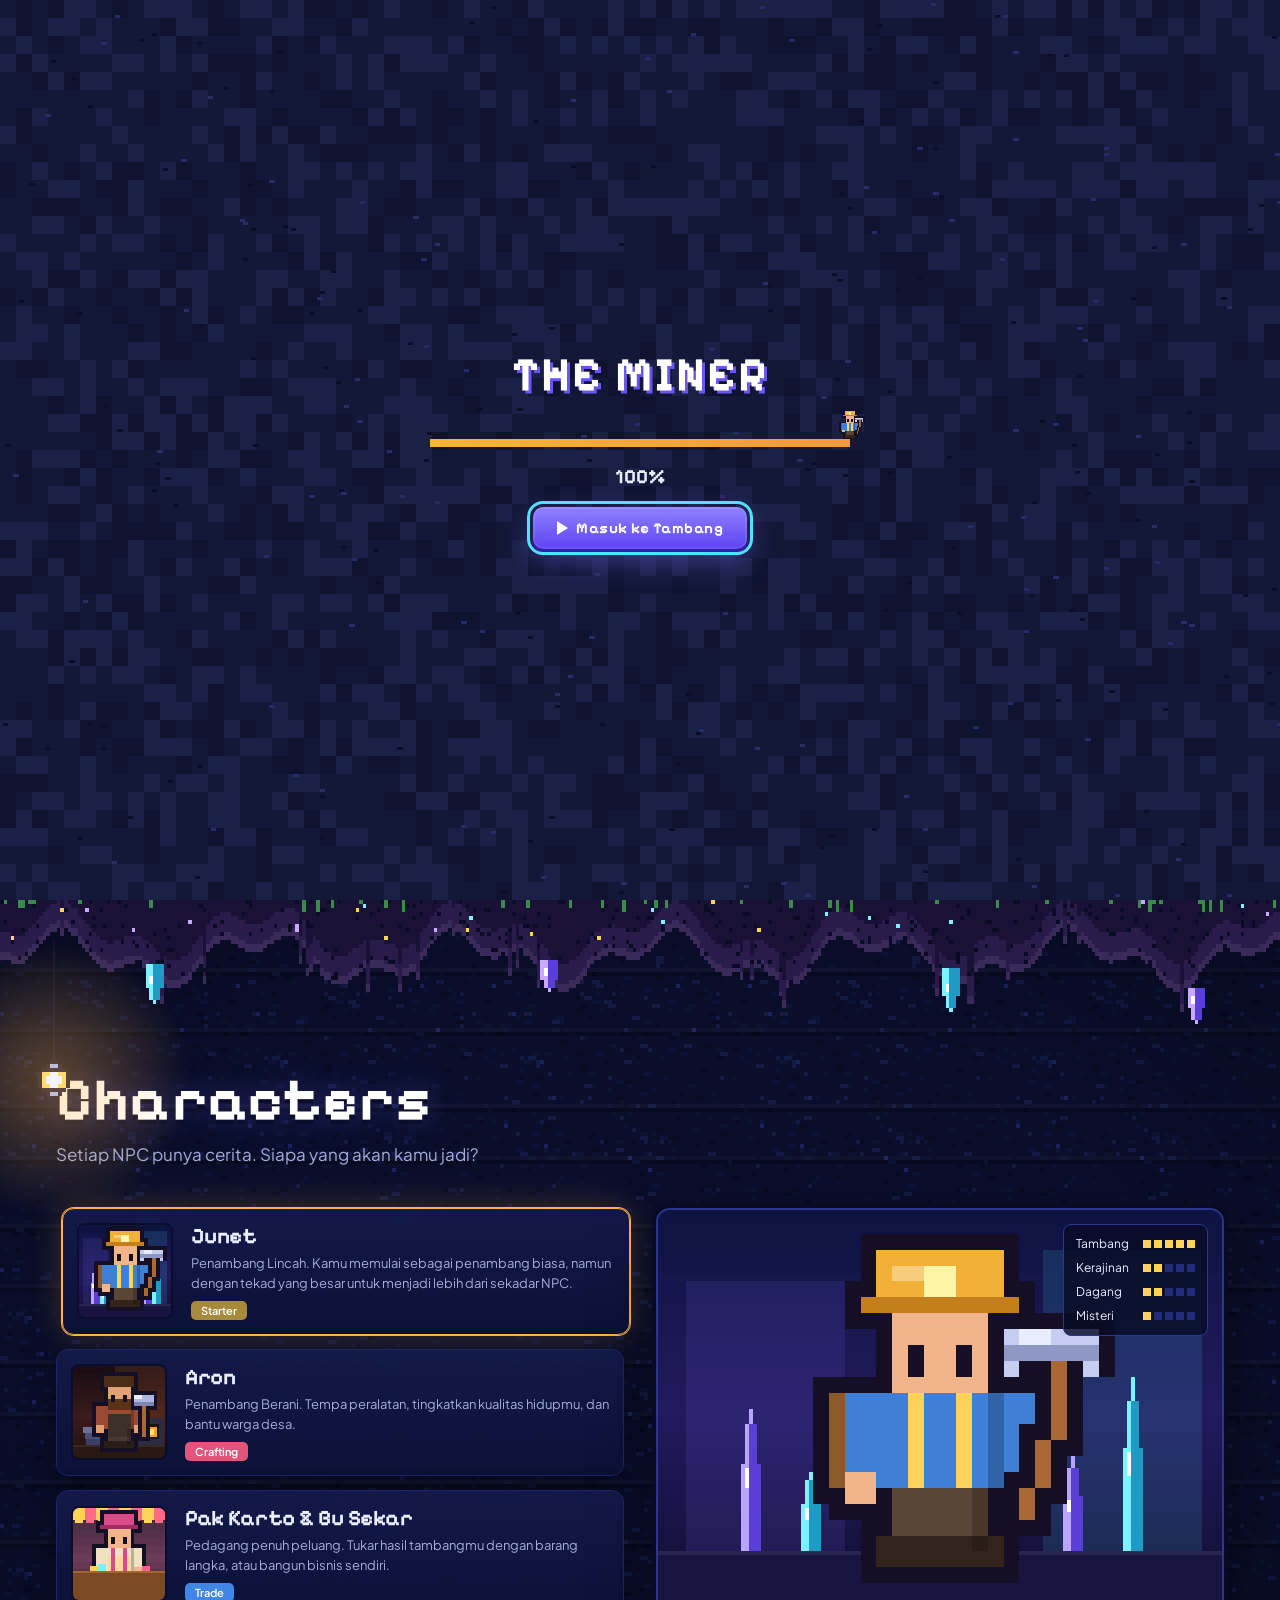
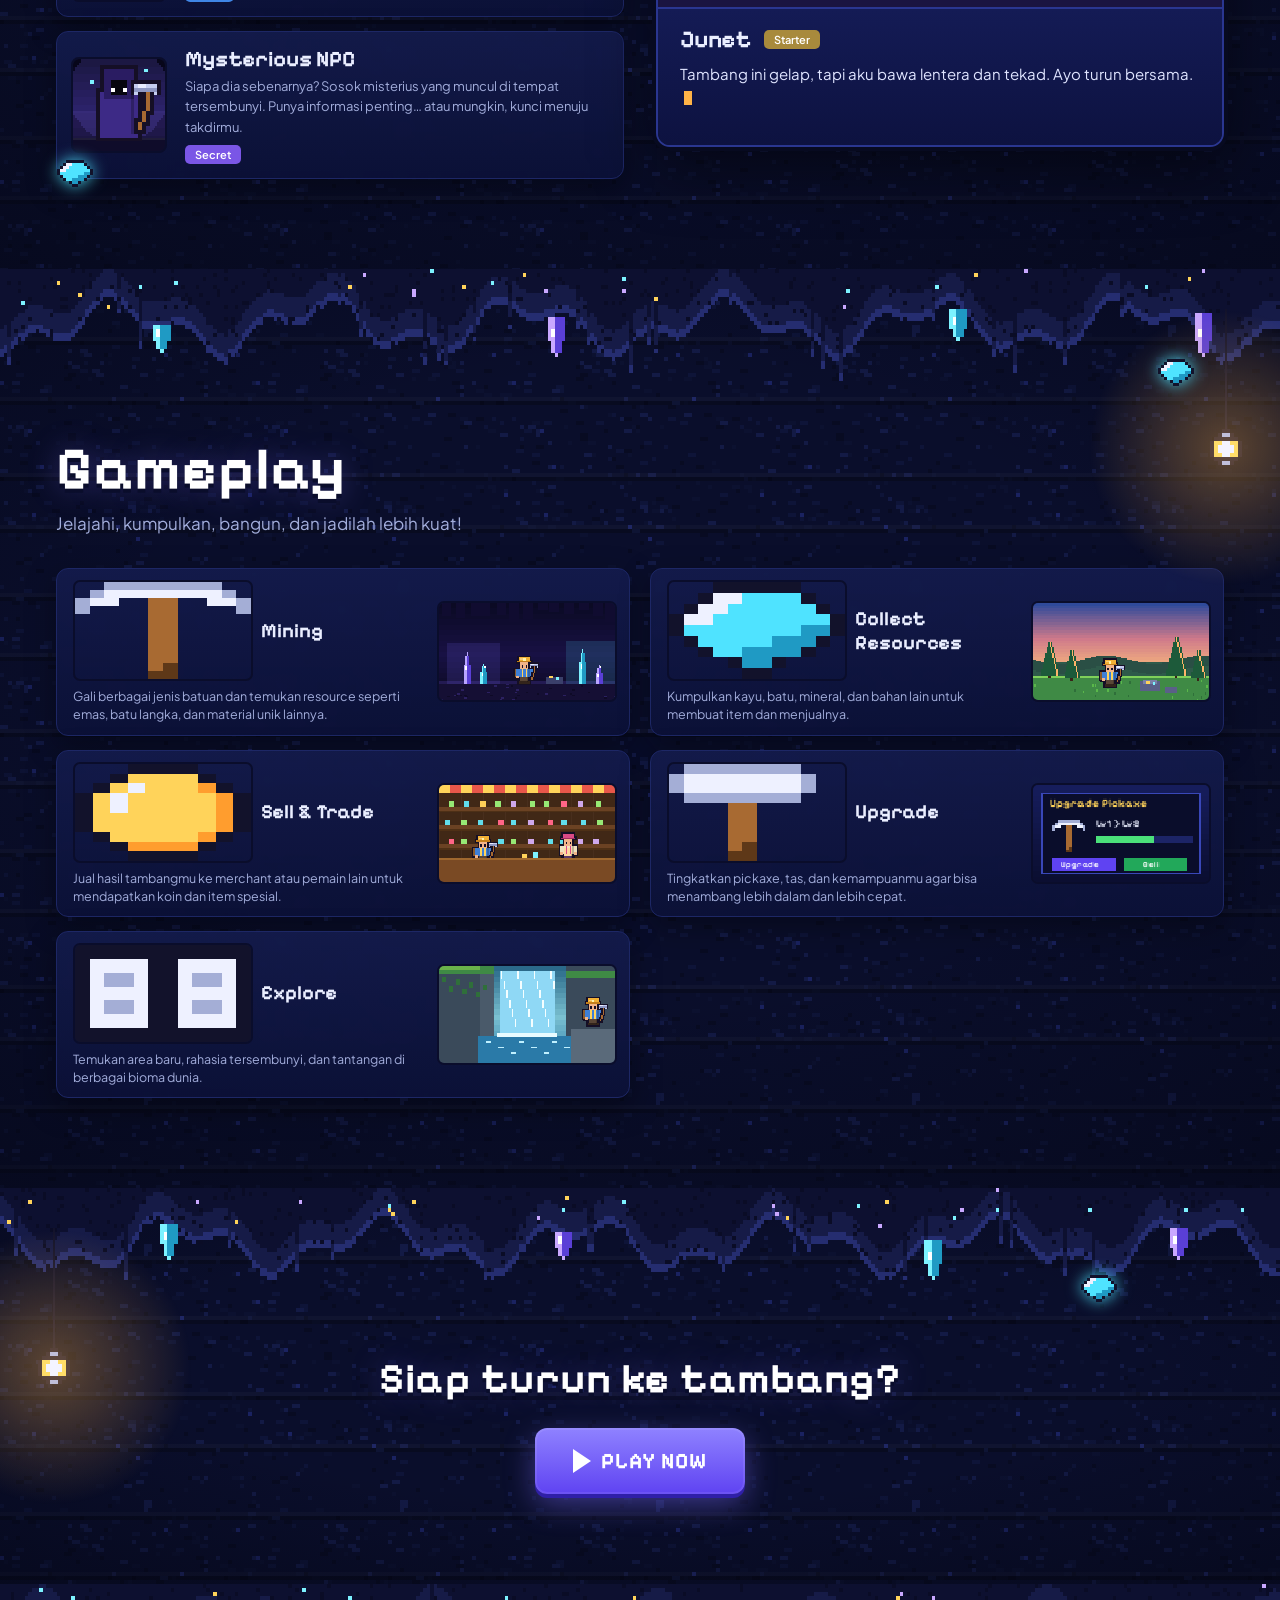
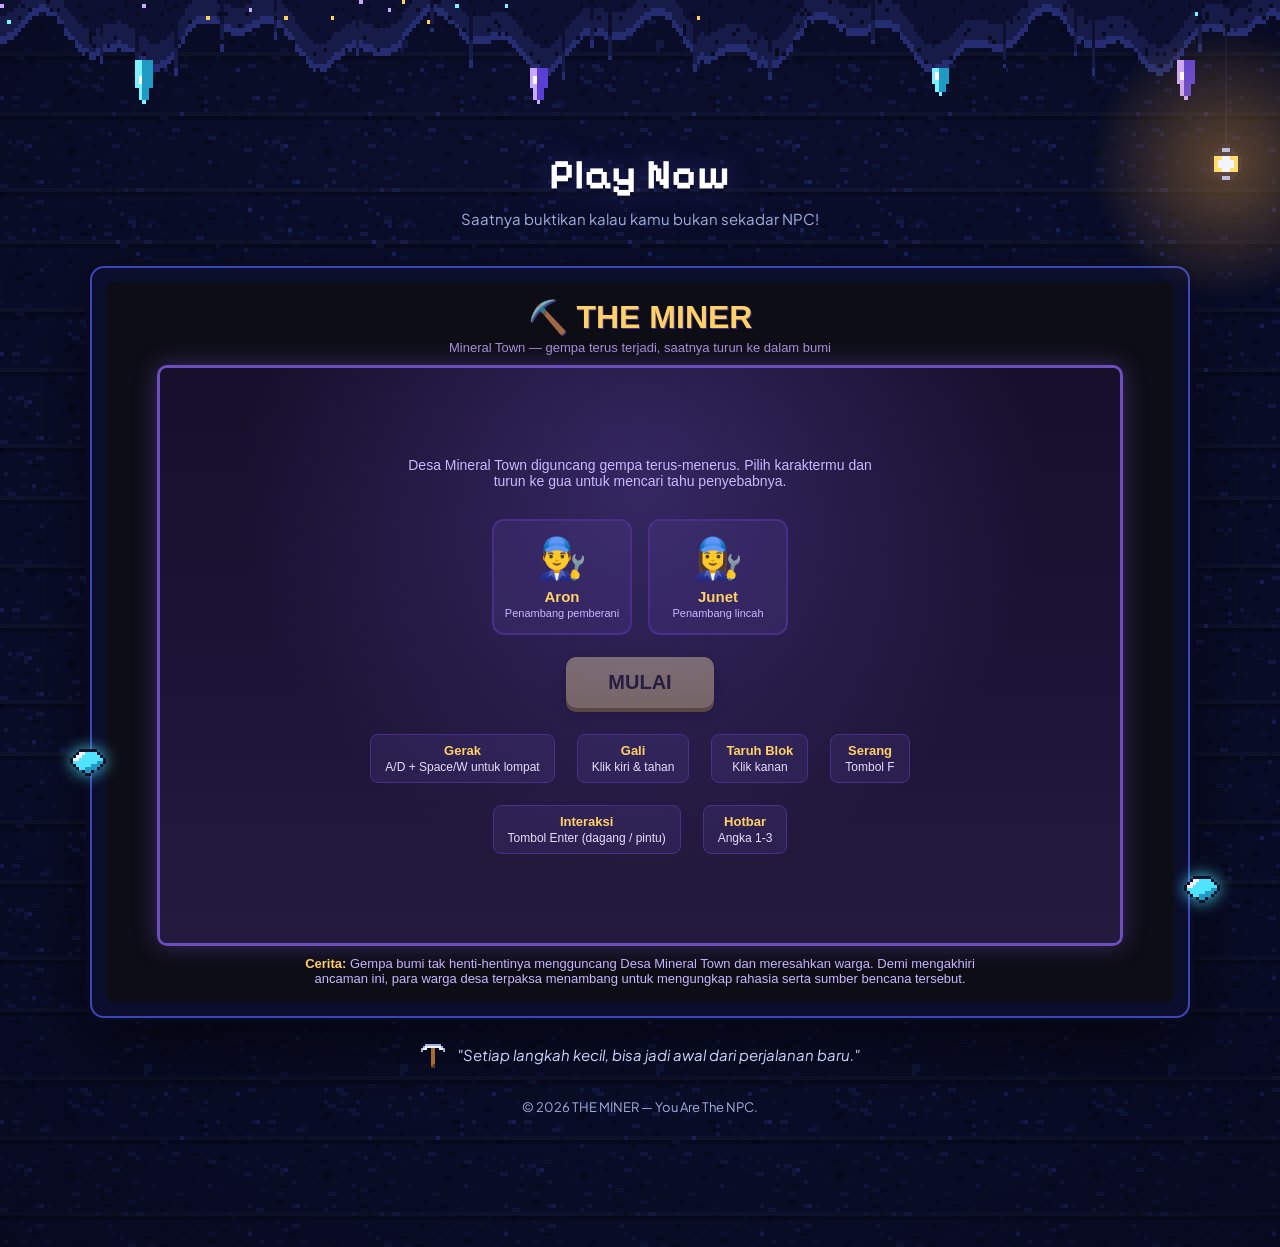
==== index.html @ 95835cab "Update index.html" ====
<!DOCTYPE html>
<html lang="id">
<head>
<meta charset="utf-8">
<meta name="viewport" content="width=device-width, initial-scale=1, viewport-fit=cover">
<title>THE MINER — You Are The NPC</title>
<meta name="description" content="Website resmi THE MINER. Turun ke tambang, jelajahi dunia pixel, dan buktikan kamu lebih dari sekadar NPC.">
<link rel="preconnect" href="https://fonts.googleapis.com">
<link rel="preconnect" href="https://fonts.gstatic.com" crossorigin>
<link href="https://fonts.googleapis.com/css2?family=Pixelify+Sans:wght@500;600;700&family=Plus+Jakarta+Sans:wght@400;500;600;700&display=swap" rel="stylesheet">

<style>
/* =====================================================
   YOU ARE THE NPC — website sebagai pintu masuk game
   Target desain: desktop 1440 x 900
   ===================================================== */
:root{
  --void:#060919;--night:#0b1030;--line:#2a3690;--line-soft:#1d2765;
  --ink:#eaeeff;--muted:#a2addb;--lantern:#ffb347;--gold:#ffd35a;--crystal:#4fe3ff;
  --violet:#7c6cff;--moss:#4be07a;--ember:#ff7a3d;--pink:#ff5d8f;
  --px:'Pixelify Sans','Courier New',monospace;
  --sans:'Plus Jakarta Sans',system-ui,-apple-system,'Segoe UI',sans-serif;
  --mx:50vw;--my:40vh;--dark:.08;--beam:0;--cave:none;
}
*{box-sizing:border-box;margin:0;padding:0}
[hidden]{display:none!important}
html{background:var(--void)}
body{background:var(--void);color:var(--ink);font-family:var(--sans);overflow-x:hidden;-webkit-font-smoothing:antialiased;line-height:1.5}
body.locked{overflow:hidden}
canvas{image-rendering:pixelated;display:block}
button{font-family:inherit;color:inherit;background:none;border:0}
a{color:inherit;text-decoration:none}
:focus-visible{outline:3px solid var(--crystal);outline-offset:3px;border-radius:4px}
.ic{display:inline-flex;line-height:0;flex:none}

/* ---------- lapisan tetap: debu, cahaya lentera, balok penyangga ---------- */
#dust{position:fixed;inset:0;z-index:45;pointer-events:none}
#light{position:fixed;inset:0;z-index:40;pointer-events:none;
  background:radial-gradient(circle 360px at var(--mx) var(--my),rgba(255,179,71,.10) 0,rgba(255,179,71,0) 55%,rgba(4,6,20,var(--dark)) 100%)}
.beam{position:fixed;top:0;bottom:0;width:30px;z-index:3;pointer-events:none;opacity:var(--beam);
  background:
   repeating-linear-gradient(180deg,transparent 0 262px,#22130a 262px 270px,transparent 270px 300px),
   linear-gradient(90deg,#2b190c,#5c3b1c 45%,#3a2412 60%,#22130a)}
.beam.l{left:0;border-right:4px solid #120a05}
.beam.r{right:0;border-left:4px solid #120a05}

/* ---------- tombol ---------- */
.btn{display:inline-flex;align-items:center;justify-content:center;gap:10px;color:#fff;font:700 15px var(--sans);
  padding:12px 22px;border-radius:10px;
  background:linear-gradient(180deg,#8f82ff 0%,#5f43f2 100%);
  box-shadow:0 0 0 2px rgba(255,255,255,.08) inset,0 4px 0 #2f1fa8,0 10px 30px rgba(124,108,255,.45);
  transition:transform .12s steps(2),box-shadow .12s}
.btn:hover{transform:translateY(-2px);box-shadow:0 0 0 2px rgba(255,255,255,.14) inset,0 6px 0 #2f1fa8,0 14px 36px rgba(124,108,255,.65)}
.btn:active{transform:translateY(3px);box-shadow:0 0 0 2px rgba(255,255,255,.08) inset,0 1px 0 #2f1fa8}
.btn.big{padding:20px 38px;font:700 22px var(--px);letter-spacing:1px;border-radius:12px}
.btn.sm{padding:8px 16px;font-size:13px;border-radius:8px}
.btn.ghost{background:rgba(124,108,255,.14);box-shadow:0 0 0 2px var(--line) inset,0 4px 0 #0a0d2b}
.btn.ghost:hover{background:rgba(124,108,255,.28)}
.btn.green{background:linear-gradient(180deg,#4fe08a,#22a85a);box-shadow:0 0 0 2px rgba(255,255,255,.1) inset,0 3px 0 #146a38}
.tri{width:0;height:0;border-left:14px solid #fff;border-top:9px solid transparent;border-bottom:9px solid transparent}
.big .tri{border-left-width:18px;border-top-width:12px;border-bottom-width:12px}


/* ---------- navigasi ---------- */
nav.top{position:fixed;top:0;left:0;right:0;height:76px;z-index:60;display:flex;align-items:center;justify-content:space-between;padding:0 56px;transition:background .3s,box-shadow .3s}

.mobile-nav-left{
  display:flex;
  align-items:center;
  gap:10px;
}

.logo{display:flex;align-items:center;gap:10px;font:700 19px/.92 var(--px);letter-spacing:.5px;text-transform:uppercase;text-shadow:0 2px 0 #0a0d2b}

.logo .ic{transform:rotate(-25deg)}

.mobile-menu{
  display:none;
  width:38px;
  height:38px;
  padding:0;
  border:1px solid var(--line);
  border-radius:8px;
  background:rgba(10,14,44,.8);
  color:#fff;
  font-size:22px;
  cursor:pointer;
  align-items:center;
  justify-content:center;
}
.links{display:flex;gap:6px}
.mobile-menu{
  display:none;
  width:42px;
  height:42px;
  padding:0;
  border:1px solid var(--line);
  border-radius:8px;
  background:rgba(10,14,44,.8);
  color:#fff;
  font-size:24px;
  cursor:pointer;
}

.links a{position:relative;padding:8px 16px;font-size:14px;font-weight:600;color:#c9d2ff;transition:color .15s}
.mobile-menu{
  display:none;
  width:42px;
  height:42px;
  padding:0;
  border:1px solid var(--line);
  border-radius:8px;
  background:rgba(10,14,44,.8);
  color:#fff;
  font-size:24px;
  cursor:pointer;
}

.links a:hover,.links a.on{color:#fff}
.links a.on::after{content:'';position:absolute;left:16px;right:16px;bottom:0;height:4px;background:var(--lantern);box-shadow:0 0 12px var(--lantern)}
.nav-r{display:flex;align-items:center;gap:12px}
.nav-r .btn{padding:10px 22px}
.gemchip{display:flex;align-items:center;gap:6px;font:700 15px var(--px);padding:6px 12px;border-radius:8px;background:rgba(10,14,44,.8);border:1px solid var(--line)}
.gemchip.full{border-color:var(--crystal);box-shadow:0 0 18px rgba(79,227,255,.55)}
.ghost-sm{font:600 12px var(--sans);padding:9px 12px;border-radius:8px;border:1px solid var(--line);background:rgba(10,14,44,.6)}
.ghost-sm:hover{border-color:var(--crystal)}

/* ---------- gauge kedalaman ---------- */
.gauge{position:fixed;right:46px;top:50%;transform:translateY(-50%);z-index:55;display:flex;flex-direction:column;align-items:center;gap:14px}
.gauge .num{font:700 20px var(--px);padding:6px 10px;border-radius:8px;background:rgba(7,10,32,.88);border:1px solid var(--line);white-space:nowrap}
.rail{position:relative;width:8px;height:44vh;min-height:280px;background:linear-gradient(90deg,#141a55,#2c3a8c 50%,#141a55);border:1px solid #0a0d2b;border-radius:2px}
.rail::before{content:'';position:absolute;inset:0;background:repeating-linear-gradient(180deg,rgba(255,255,255,.28) 0 2px,transparent 2px 22px)}
.mark{position:absolute;left:50%;width:16px;height:16px;margin:-8px 0 0 -8px;background:var(--lantern);border:2px solid #fff4c8;box-shadow:0 0 16px var(--lantern);transform:rotate(45deg);transition:top .12s linear;pointer-events:none;z-index:2}
.node{position:absolute;left:50%;width:14px;height:14px;margin:-7px 0 0 -7px;background:#0a0d2b;border:2px solid #6d7ce0;transform:rotate(45deg);z-index:1}
.node:hover{background:var(--crystal);border-color:#fff}
.node.on{border-color:var(--lantern)}
.node::after{content:attr(data-tip);position:absolute;right:26px;top:50%;transform:rotate(-45deg) translate(0,-50%);transform-origin:right center;white-space:nowrap;font:600 12px var(--sans);padding:6px 10px;border-radius:6px;background:rgba(7,10,32,.95);border:1px solid var(--line);opacity:0;pointer-events:none;transition:opacity .12s}
.node:hover::after,.node:focus-visible::after{opacity:1}

/* ---------- toast area & pesan ---------- */
.zone{position:fixed;top:96px;left:50%;z-index:58;pointer-events:none;opacity:0;transform:translate(-50%,-30px);display:flex;align-items:center;gap:22px;padding:12px 22px;border-radius:10px;background:rgba(8,12,38,.94);border:1px solid var(--line);border-left:5px solid var(--lantern);box-shadow:0 12px 40px rgba(0,0,0,.5)}
.zone.show{animation:zone 2.8s steps(14) both}
.zone small{display:block;font-size:12px;color:var(--muted)}
.zone b{font:700 24px var(--px)}
.zone .zd{font:700 22px var(--px);color:var(--lantern)}
@keyframes zone{0%{opacity:0;transform:translate(-50%,-30px)}12%,80%{opacity:1;transform:translate(-50%,0)}100%{opacity:0;transform:translate(-50%,-14px)}}
.toast{position:fixed;left:50%;bottom:34px;z-index:70;transform:translate(-50%,20px);opacity:0;pointer-events:none;padding:12px 22px;border-radius:10px;background:rgba(8,12,38,.95);border:1px solid var(--crystal);font:600 14px var(--sans);box-shadow:0 0 30px rgba(79,227,255,.25);transition:opacity .2s steps(3),transform .2s steps(3)}
.toast.show{opacity:1;transform:translate(-50%,0)}

/* ---------- struktur section ---------- */
main{position:relative}
section{position:relative}
.wrap{max-width:1216px;margin:0 auto;padding:0 24px;position:relative;z-index:5}
.deep{padding:170px 0 90px;background-color:#0a0e2b;background-image:var(--cave);background-size:256px 256px;image-rendering:pixelated}
.deep::before{content:'';position:absolute;inset:0;z-index:1;pointer-events:none;background:radial-gradient(ellipse 85% 75% at 50% 45%,transparent 45%,rgba(3,5,18,.55))}
.strata{position:absolute;left:0;right:0;top:0;height:140px;z-index:4;pointer-events:none}
.strata canvas{width:100%;height:140px;animation:crys 4.4s steps(8) infinite}
@keyframes crys{0%,100%{filter:drop-shadow(0 6px 6px rgba(79,227,255,.25))}50%{filter:drop-shadow(0 8px 14px rgba(79,227,255,.7)) brightness(1.12)}}
h2.sec{font:700 60px/1 var(--px);letter-spacing:1px;color:#fff;text-shadow:0 4px 0 #0a0d2b,0 0 30px rgba(124,108,255,.35)}
.sub{color:var(--muted);font-size:17px;margin-top:12px}
.center{text-align:center;margin-left:auto;margin-right:auto}
.card{background:linear-gradient(180deg,rgba(20,28,78,.88),rgba(12,17,56,.92));border:1px solid var(--line-soft);border-radius:12px;box-shadow:0 10px 30px rgba(0,0,0,.35);backdrop-filter:blur(4px)}
.tag{display:inline-block;font:600 11px var(--sans);padding:3px 10px;border-radius:5px;color:#fff}
.t-starter{background:#a88a3c}.t-craft{background:#e2557a}.t-trade{background:#3f86e6}.t-secret{background:#7a56e6}
.t-update{background:#7a56e6}.t-event{background:#2fae62}.t-ann{background:#3f86e6}

/* ---------- lentera & kristal tersembunyi ---------- */
.lantern{position:absolute;width:40px;height:56px;transform-origin:50% 0;animation:swing 4s ease-in-out infinite;z-index:6;pointer-events:none}
.lantern::before{content:'';position:absolute;left:19px;bottom:36px;width:2px;height:120px;background:#12122b}
.lantern canvas{position:absolute;left:0;bottom:0;width:40px;height:36px}
.lantern::after{content:'';position:absolute;left:50%;top:70%;width:300px;height:300px;margin:-150px 0 0 -150px;background:radial-gradient(circle,rgba(255,179,71,.34),rgba(255,179,71,0) 65%);animation:flick 2.6s steps(1) infinite;mix-blend-mode:screen}
.lantern.left{left:34px;top:140px}
.lantern.right{right:34px;top:140px}
@keyframes swing{0%,100%{transform:rotate(-2.5deg)}50%{transform:rotate(2.5deg)}}
@keyframes flick{0%{opacity:1}13%{opacity:.72}26%{opacity:1}41%{opacity:.82}55%{opacity:.6}70%{opacity:1}86%{opacity:.78}}
.gem{position:absolute;z-index:8;width:48px;height:42px;display:grid;place-items:center;animation:gemf 2.4s steps(4) infinite;filter:drop-shadow(0 0 8px rgba(79,227,255,.9))}
.gem:hover{filter:drop-shadow(0 0 16px #7df2ff) brightness(1.5)}
.gem.found{animation:none;transform:scale(0);opacity:0;transition:transform .3s steps(3),opacity .3s;pointer-events:none}
@keyframes gemf{50%{transform:translateY(-6px)}}

/* ---------- HOME ---------- */
#home{padding:0;min-height:max(100vh,780px);overflow:hidden;background:#22124a}
#home .scene{position:absolute;inset:0;will-change:transform}
#home .scene .bg{position:absolute;inset:0;width:100%;height:100%}
#heroMiner{position:absolute;left:70%;top:41%;width:18.3%;height:auto;animation:bob 2.4s steps(4) infinite}
@keyframes bob{50%{transform:translateY(-6px)}}
.hero-wrap{min-height:max(100vh,780px);padding-top:150px}
h1.title{font:700 104px/.94 var(--px);letter-spacing:2px;color:#fff;
  text-shadow:-5px 0 0 #1c1233,5px 0 0 #1c1233,0 -5px 0 #1c1233,0 5px 0 #1c1233,-5px -5px 0 #1c1233,5px -5px 0 #1c1233,-5px 5px 0 #1c1233,5px 5px 0 #1c1233,0 11px 0 #0f0820,0 16px 34px rgba(255,140,50,.35)}
.tagline{font:600 22px/1.3 var(--sans);color:#f1eaff;margin-top:26px;text-shadow:0 2px 0 #1a1030}
.lead{max-width:470px;margin-top:12px;font-size:16px;line-height:1.65;color:#d5d0f5;text-shadow:0 2px 0 rgba(26,16,48,.8)}
.hero-copy .btn{margin-top:30px}
.cue{position:absolute;left:50%;bottom:214px;margin-left:-19px;width:38px;height:38px;border-radius:50%;background:rgba(9,13,42,.6);border:2px solid rgba(255,255,255,.6);animation:cue 1.6s steps(4) infinite}
.cue::after{content:'';position:absolute;left:10px;top:8px;width:10px;height:10px;border-right:3px solid #fff;border-bottom:3px solid #fff;transform:rotate(45deg)}
@keyframes cue{50%{transform:translateY(8px)}}
.hero-bottom{position:absolute;left:24px;right:24px;bottom:44px;display:flex;justify-content:space-between;align-items:flex-end}
.fh{font:700 20px var(--px);margin-bottom:12px;text-shadow:0 2px 0 #12082a}
.tiles{display:flex;gap:12px}
.tile{width:126px;padding:14px 8px 12px;text-align:center;display:flex;flex-direction:column;align-items:center;gap:6px;background:rgba(9,13,42,.8);transition:transform .15s steps(3),border-color .15s}
.tile b{font:700 16px var(--px)}
.tile span{font-size:11px;line-height:1.35;color:var(--muted)}
.tile:hover{transform:translateY(-4px);border-color:var(--gold)}
.intro h1.title{animation:drop .8s steps(8) .9s both}
.intro .tagline{animation:pop .6s steps(5) 1.4s both}
.intro .lead{animation:pop .6s steps(5) 1.6s both}
.intro .hero-copy .btn{animation:pop .6s steps(5) 1.8s both}
@keyframes drop{from{transform:translateY(-60px);opacity:0}}
@keyframes pop{from{transform:translateY(14px);opacity:0}}

/* ---------- CHARACTER ---------- */
.char-grid{
display:grid;
grid-template-columns:1fr 1fr;
gap:32px;
margin-top:40px;
align-items:start
}

.clist{
display:flex;
flex-direction:column;
gap:14px
}

.ccard{
display:flex;
gap:18px;
align-items:center;
padding:14px;
text-align:left;
width:100%;
transition:border-color .15s,box-shadow .15s,transform .15s steps(3)
}

.ccard canvas{
flex:none;
width:96px;
height:96px;
border-radius:8px;
border:2px solid #0a0d2b
}

.ccard h3{
font:700 22px var(--px)
}

.ccard p{
font-size:13px;
line-height:1.55;
color:var(--muted);
margin:4px 0 8px
}

.ccard:hover{
border-color:var(--line)
}
.ccard[
aria-pressed=true]{border-color:var(--lantern);box-shadow:0 0 0 1px var(--lantern),0 0 34px rgba(255,179,71,.22);transform:translateX(6px)}
.stage{position:relative;border-radius:14px;overflow:hidden;border:2px solid var(--line);background:#0a0d2b;box-shadow:0 0 0 4px #070a20,0 20px 60px rgba(0,0,0,.5)}
.stage canvas{width:100%;height:auto;aspect-ratio:142/100}
.stats-ov{position:absolute;top:14px;right:14px;display:grid;gap:6px;padding:10px 12px;background:rgba(8,12,38,.82);border:1px solid var(--line);border-radius:8px;font-size:12px}
.stats-ov div{display:flex;justify-content:space-between;gap:14px;align-items:center}
.pips{display:inline-flex;gap:3px}
.pips i{width:8px;height:8px;background:#232c78}
.pips i.on{background:var(--gold)}
.dlg{height:138px;padding:16px 22px;background:linear-gradient(180deg,#141b55,#0d1240);border-top:2px solid var(--line)}
.dlg .who{display:flex;align-items:center;gap:12px}
.dlg h3{font:700 24px var(--px)}
.dlg .say{margin-top:8px;font-size:15px;line-height:1.55;color:#dfe4ff;min-height:46px}
.dlg .say::after{content:'';display:inline-block;width:8px;height:14px;margin-left:4px;vertical-align:-2px;background:var(--lantern);animation:blink 1s steps(1) infinite}
@keyframes blink{50%{opacity:0}}

/* ---------- GAMEPLAY ---------- */
.gp-grid{
display:grid;
grid-template-columns:1fr 1fr;
gap:14px 20px;
margin-top:32px
}

.gcard{
display:grid;
grid-template-columns:1fr 180px;
gap:14px;
align-items:center;
padding:11px 12px 11px 16px;
transition:border-color .15s,box-shadow .15s
}

.gcard h3{
display:flex;
align-items:center;
gap:8px;
font:700 20px var(--px)
}

.gcard p{
margin-top:6px;
font-size:12.5px;
line-height:1.45;color:var(--muted)
}

.gcard canvas{
width:180px;
height:101px;
border-radius:7px;
border:2px solid #0a0d2b
}

.gcard:hover{
border-color:var(--crystal);
box-shadow:0 0 0 1px var(--crystal),0 0 34px rgba(79,227,255,.22)
}


/* ---------- PLAY (mini game) ---------- */
#play{padding-top:150px;padding-bottom:60px}
.game{position:relative;box-sizing:content-box;width:960px;margin:34px auto 0;padding:14px;border-radius:14px;background:linear-gradient(180deg,#1a2160,#0f1443);border:2px solid #3947b8;box-shadow:0 0 0 4px #0a0d2b,0 30px 80px rgba(0,0,0,.6),0 0 60px rgba(124,108,255,.25)}
.hud{display:flex;justify-content:space-between;align-items:center;padding:2px 8px 12px}
.hearts{display:flex;gap:6px}
.hearts canvas.off{opacity:.2;filter:grayscale(1)}
.chip{display:flex;align-items:center;gap:8px;font:700 24px var(--px)}
.cwrap{position:relative}
#game{width:960px;height:432px;border-radius:8px;touch-action:manipulation}
.pill{position:absolute;left:50%;bottom:16px;transform:translateX(-50%);padding:8px 22px;border-radius:999px;background:rgba(8,12,38,.88);border:1px solid var(--line);font-size:14px;font-weight:600;pointer-events:none}
.ov{position:absolute;inset:0;
display:grid;place-items:center;background:rgba(6,9,25,.76);border-radius:8px}
.ov-card{text-align:center;max-width:520px;padding:0 24px}
.ov-card h3{font:700 34px var(--px)}
.ov-card p{margin:10px 0 22px;color:#cdd4fa;font-size:15px;line-height:1.6}
.ov-btns{display:flex;gap:12px;justify-content:center;flex-wrap:wrap}
.game-foot{display:flex;flex-direction:column;align-items:center;gap:16px;margin-top:26px}
.quote{display:flex;align-items:center;gap:12px;color:#cdd4fa;font-size:15px;font-style:italic}
.best{font-size:13px;color:var(--muted)}

/* ---------- LOADER (mulut tambang) ---------- */
#loader{position:fixed;inset:0;z-index:300;background:#05060f}
#loader.done{display:none}
.half{position:absolute;top:0;bottom:0;width:50%;overflow:hidden;background:#05060f;transition:transform 1.3s steps(13) .3s}
.half.l{left:0}.half.r{right:0}
.stagebox{position:absolute;top:0;bottom:0;width:200%}
.half.l .stagebox{left:0}.half.r .stagebox{left:-100%}
.stagebox canvas{width:100%;height:100%}
.stagebox .lantern{top:24%}
#loader.open .half.l{transform:translateX(-101%)}
#loader.open .half.r{transform:translateX(101%)}
.ld-ui{position:absolute;inset:0;z-index:2;display:flex;flex-direction:column;align-items:center;justify-content:center;padding:0 24px;gap:0;transition:opacity .3s steps(3)}
#loader.open .ld-ui{opacity:0;pointer-events:none}

.ld-logo{font:700 clamp(40px,7vw,72px)/1 var(--px);letter-spacing:3px;color:#fff;white-space:nowrap;
  text-shadow:4px 4px 0 #6a55f0}

.ld-bar{position:relative;width:min(630px,80vw);margin-top:64px}
.ld-rail{position:relative;width:100%;height:12px;background:#281c55}
.ld-fill{position:absolute;left:0;top:0;bottom:0;width:0;background:linear-gradient(90deg,#f5b72e,#f59a3a)}
.ld-cart{position:absolute;bottom:12px;left:0;width:44px;height:44px;margin-left:-22px;
  image-rendering:pixelated;animation:ldwalk .4s steps(2) infinite}
@keyframes ldwalk{50%{transform:translateY(-3px)}}

.ld-pct{font:700 20px var(--px);margin-top:18px}
.ld-msg{margin-top:10px}
.ld-tip{margin-top:6px}
#ldEnter{margin-top:18px}

/* ---------- transisi gali & gerbang game ---------- */
#wipe{position:fixed;inset:0;z-index:200;pointer-events:none}
#wipeTxt{position:fixed;left:50%;top:50%;transform:translate(-50%,-50%);z-index:201;font:700 46px var(--px);color:#fff;text-shadow:0 4px 0 #0a0d2b;opacity:0;pointer-events:none;text-align:center}
#wipeTxt small{display:block;font:600 14px var(--sans);color:var(--muted);margin-top:6px;text-shadow:none}
#wipeTxt.on{opacity:1}
#gate{position:fixed;inset:0;z-index:250;pointer-events:none;visibility:hidden}
#gate.on{visibility:visible;pointer-events:auto}
.gd{position:absolute;top:0;bottom:0;width:50.2%;transition:transform .9s steps(9);
  background:linear-gradient(90deg,transparent calc(100% - 6px),#0b0604 calc(100% - 6px)),repeating-linear-gradient(90deg,#4a2c14 0 58px,#2d1a0b 58px 62px);
  box-shadow:inset 0 0 140px rgba(0,0,0,.65)}
.gd::before,.gd::after{content:'';position:absolute;left:0;right:0;height:38px;background:radial-gradient(circle at 14px 50%,#9aa2cf 0 3px,transparent 4px) 0 0/52px 100%,linear-gradient(#3b4266,#232946);box-shadow:0 4px 0 rgba(0,0,0,.5)}
.gd::before{top:20%}.gd::after{top:72%}
.gd.l{left:0;transform:translateX(-101%)}.gd.r{right:0;transform:translateX(101%)}
#gate.on .gd{transform:none}
.gate-ui{position:absolute;inset:0;display:flex;flex-direction:column;align-items:center;justify-content:center;gap:14px;text-align:center;opacity:0;transition:opacity .2s steps(2) .9s}
#gate.on .gate-ui{opacity:1}
.gate-depth{font:700 72px var(--px);text-shadow:0 5px 0 #0a0d2b;color:var(--lantern)}
#gMsg{font-size:17px;color:#f0e6ff;min-height:26px}
.gate-bar{width:420px;height:14px;background:#0a0d2b;border:2px solid #000;border-radius:3px}
.gate-bar i{display:block;height:100%;width:0;background:linear-gradient(90deg,#c9761c,var(--lantern));box-shadow:0 0 14px var(--lantern)}
#gFailTxt{max-width:460px;margin-bottom:16px;font-size:14px;line-height:1.6;color:#f5c9c9}


/* ---------- responsif dasar ---------- */ 
@media (max-width:1180px){ 
  .links,.gauge{display:none}

  .mobile-menu{
    display:flex;
  }
   
  nav.top{padding:0 20px} 
  .char-grid,.gp-grid,.news-grid{grid-template-columns:1fr} 
  .hero-bottom{flex-direction:column;align-items:flex-start;gap:16px} 
  h1.title{font-size:72px} 
  #heroMiner{display:none} 
  .game,#game{width:100%;height:auto} 
  .game{box-sizing:border-box} 
  .cue{display:none} 
}

@media (prefers-reduced-motion:reduce){ 
  *,*::before,*::after{animation:none!important;transition:none!important} 
}

/* GAME THE MINER DI PLAY NOW */
.real-game {
  width: 100%;
  max-width: 1100px;
  margin: 35px auto 0;
  padding: 14px;
  background: #0a0d2b;
  border: 2px solid #3947b8;
  border-radius: 14px;
  box-shadow:
    0 0 0 4px #080a20,
    0 30px 80px rgba(0,0,0,.6);
}

.game-frame {
  display: block;
  width: 100%;
  height: 720px;
  border: 0;
  border-radius: 8px;
  background: #0d0d15;
}
.fh{display:none}

/* Judul section "Siap turun ke tambang?" dan "Play Now" */
#final h2.sec,
#playnow h2.sec{
  font-size:42px;
  text-align:center;
}
#final .sub,
#playnow .sub{
  font-size:15px;
  text-align:center;
}

.final-body{text-align:center}
.final-actions{display:flex;justify-content:center;margin-top:28px}
.final-body .sub{max-width:520px;margin-left:auto;margin-right:auto}

.foot{
  text-align:center;
  padding:30px 24px 40px;
  position:relative;
  z-index:5;
}
.foot small{
  display:block;
  text-align:center;
  font-size:13px;
  color:var(--muted);
}

#loader .ld-logo{
  font-size:clamp(28px,4.5vw,48px);
  letter-spacing:2px;
  text-shadow:3px 3px 0 #6a55f0;
}

#loader #ldEnter.btn.big{
  padding:12px 24px;
  font-size:15px;
  letter-spacing:.5px;
  border-radius:10px;
  gap:8px;
}
#loader #ldEnter .tri{
  border-left-width:11px;
  border-top-width:7px;
  border-bottom-width:7px;
}
#loader .ld-bar{
  width:min(420px,70vw);
  margin-top:40px;
}
#loader .ld-rail{
  height:8px;
}
#loader .ld-cart{
  width:32px;
  height:32px;
  margin-left:-16px;
  bottom:8px;
}
</style>




</head>
<body class="locked">

<!-- ============ LOADING: masuk ke mulut tambang ============ -->
<div id="loader" role="status" aria-label="Memuat website">
  <div class="half l"><div class="stagebox"><canvas class="ld-c" width="480" height="300"></canvas></div></div>
  <div class="half r"><div class="stagebox"><canvas class="ld-c" width="480" height="300"></canvas></div></div>
  <div class="ld-ui">
   <div class="ld-logo">THE MINER</div>
   <div class="ld-bar">
    <canvas class="ld-cart" id="ldCart" width="24" height="24"></canvas>
    <div class="ld-rail"><div class="ld-fill" id="ldFill"></div></div>
   </div>
   <div class="ld-pct" id="ldPct">0%</div>
   <button class="btn big" id="ldEnter" type="button" hidden><span class="tri"></span>Masuk ke Tambang</button>
</div>
</div>

<canvas id="dust" aria-hidden="true"></canvas>
<div id="light" aria-hidden="true"></div>
<div class="beam l" aria-hidden="true"></div><div class="beam r" aria-hidden="true"></div>

<!-- ============ NAVIGASI ============ -->
<nav class="top" id="nav" aria-label="Navigasi utama">

  <div class="mobile-nav-left">

    <a class="logo" href="#home" data-go="home" aria-label="THE MINER, ke atas">
      <i class="ic" data-icon="pick" data-s="3"></i>
      <span>THE<br>MINER</span>
    </a>

    <button class="mobile-menu" id="mobileMenu" type="button"
      aria-label="Buka menu" aria-expanded="false">☰</button>

  </div>

  <div class="links" id="links">
    <a href="#home" data-go="home">Home</a>
    <a href="#character" data-go="character">Character</a>
    <a href="#gameplay" data-go="gameplay">Gameplay</a>
    <a href="#playnow" data-go="playnow">Playnow</a>
  </div>

  <div class="nav-r">
    <div class="gemchip" id="gemChip" title="Kristal tersembunyi yang sudah kamu temukan"><i class="ic" data-icon="gem" data-s="2"></i><span><b id="gemN">0</b>/6</span></div> 
    <button class="btn" type="button" data-play><span class="tri"></span>Play Now</button>
  </div>
</nav>

<aside class="gauge" id="gauge" aria-label="Peta kedalaman tambang" hidden>
  <div class="num"><span id="depthNum">0</span> m</div>
  <div class="rail" id="rail"><i class="mark" id="mark"></i></div>
</aside>

<div class="zone" id="zone" role="status" aria-live="polite"><div><small id="zoneL">Area baru</small><b id="zoneN">Permukaan</b></div><span class="zd" id="zoneD"></span></div>
<div class="toast" id="toast" role="status" aria-live="polite"></div>
<canvas id="wipe" aria-hidden="true"></canvas><div id="wipeTxt" aria-hidden="true"></div>

<!-- gerbang menuju game PHP -->
<div id="gate" aria-hidden="true">
  <div class="gd l"></div><div class="gd r"></div>
  <div class="gate-ui">
    <div class="gate-depth">−<span id="gDepth">0</span> m</div>
    <p id="gMsg">Menyalakan lentera…</p>
    <div class="gate-bar"><i id="gBar"></i></div>
    <div id="gFail" hidden><p id="gFailTxt"></p><button class="btn" id="gBack" type="button">Kembali ke atas</button></div>
  </div>
</div>

<main>
<!-- ================= 1. HOME — permukaan ================= -->
<section id="home" data-depth="0" data-zone="Permukaan">
  <div class="scene" id="scene" aria-hidden="true">
    <canvas class="bg" id="heroBG" width="480" height="300"></canvas>
    <canvas id="heroMiner" width="88" height="96"></canvas>
  </div>
  <div class="wrap hero-wrap">
    <div class="hero-copy">
      <h1 class="title">THE<br>MINER</h1>
      <p class="tagline">Mine. Explore. Become more than an NPC.</p>
      <p class="lead">Dunia yang luas, sumber daya yang tak terbatas, dan cerita yang menunggu untuk kamu tulis. Apakah kamu hanya NPC… atau sesuatu yang lebih?</p>
      <button class="btn big" type="button" data-play><span class="tri"></span>PLAY NOW</button>
    </div>
    <button class="cue" type="button" data-go="character" aria-label="Turun ke tambang"></button>
    <div class="hero-bottom">
      <div class="featured">
        <div class="tiles">
          <a class="card tile" href="#gameplay" data-go="gameplay"><i class="ic" data-icon="pick" data-s="4"></i><b>Mine</b><span>Kumpulkan resource berharga</span></a>
          <a class="card tile" href="#gameplay" data-go="gameplay"><i class="ic" data-icon="leaf" data-s="4"></i><b>Explore</b><span>Jelajahi dunia yang penuh misteri</span></a>
          <a class="card tile" href="#gameplay" data-go="gameplay"><i class="ic" data-icon="chest" data-s="4"></i><b>Trade</b><span>Jual hasil tambang dan dapatkan koin</span></a>
          <a class="card tile" href="#gameplay" data-go="gameplay"><i class="ic" data-icon="up" data-s="4"></i><b>Upgrade</b><span>Tingkatkan peralatan dan kemampuan</span></a>
        </div>
      </div>
    </div>
  </div>
  <button class="gem" type="button" aria-label="Kristal tersembunyi" style="left:90%;top:22%"><i class="ic" data-icon="gem" data-s="3"></i></button>
</section>

<!-- ================= 2. CHARACTER — desa penambang ================= -->
<section id="character" class="deep" data-depth="60" data-zone="Desa Penambang">
  <div class="strata" aria-hidden="true"><canvas width="360" height="35"></canvas></div>
  <div class="wrap">
    <header>
      <h2 class="sec">Characters</h2>
      <p class="sub">Setiap NPC punya cerita. Siapa yang akan kamu jadi?</p>
    </header>
    <div class="char-grid">
      <div class="clist" id="clist"></div>
      <div class="stage card" id="stage">
        <canvas id="stageCv" width="142" height="100" aria-hidden="true"></canvas>
        <div class="stats-ov" id="stStats" aria-label="Kemampuan karakter"></div>
        <div class="dlg" aria-live="polite">
          <div class="who"><h3 id="stName">NPC Miner</h3><span class="tag t-starter" id="stTag">Starter</span></div>
          <p class="say" id="stSay"></p>
        </div>
      </div>
    </div>
  </div>
  <button class="gem" type="button" aria-label="Kristal tersembunyi" style="left:4%;top:88%"><i class="ic" data-icon="gem" data-s="3"></i></button>
</section>

<!-- ================= 3. GAMEPLAY — terowongan dalam ================= -->
<section id="gameplay" class="deep" data-depth="140" data-zone="Terowongan Dalam">
  <div class="strata" aria-hidden="true"><canvas width="360" height="35"></canvas></div>
  <div class="wrap">
    <header>
      <h2 class="sec">Gameplay</h2>
      <p class="sub">Jelajahi, kumpulkan, bangun, dan jadilah lebih kuat!</p>
    </header>
    <div class="gp-grid" id="gpGrid"></div>
  </div>
  <button class="gem" type="button" aria-label="Kristal tersembunyi" style="left:90%;top:9%"><i class="ic" data-icon="gem" data-s="3"></i></button>
</section>


<!-- ================= SIAP TURUN KE TAMBANG ================= -->
<section id="final" class="deep" data-depth="220" data-zone="Gua Kristal">
  <div class="strata" aria-hidden="true"><canvas width="360" height="35"></canvas></div>
  <div class="wrap final-body">
    <h2 class="sec">Siap turun ke tambang?</h2>
    <p></p>
    <div class="final-actions">
      <button class="btn big" type="button" data-play><span class="tri"></span>PLAY NOW</button>
    </div>
  </div>
  <button class="gem" type="button" aria-label="Kristal tersembunyi" style="left:84%;top:20%"><i class="ic" data-icon="gem" data-s="3"></i></button>
</section>

<!-- ================= PLAY NOW ================= -->
<section id="playnow" class="deep" data-depth="420" data-zone="Dasar Tambang">
  <div class="strata" aria-hidden="true"><canvas width="360" height="35"></canvas></div>

  <div class="wrap">
    <header class="center" style="text-align:center">
      <h2 class="sec">Play Now</h2>
      <p class="sub">Saatnya buktikan kalau kamu bukan sekadar NPC!</p>
    </header>

    <div class="real-game">
      <iframe src="game/index.html" title="THE MINER Game" class="game-frame" loading="eager" allow="fullscreen"></iframe>
    </div>

    <div class="game-foot">
      <p class="quote"><i class="ic" data-icon="pick" data-s="2"></i>"Setiap langkah kecil, bisa jadi awal dari perjalanan baru."</p>
    </div>
  </div>

  <div class="foot"><small>© 2026 THE MINER — You Are The NPC.</small></div>

  <button class="gem" type="button" aria-label="Kristal tersembunyi" style="left:5%;top:60%"><i class="ic" data-icon="gem" data-s="3"></i></button>
  <button class="gem" type="button" aria-label="Kristal tersembunyi" style="left:92%;top:70%"><i class="ic" data-icon="gem" data-s="3"></i></button>
</section>
</main>

<script>
(function(){
'use strict';

/* =====================================================
   KONFIGURASI — ubah bagian ini saja
   ===================================================== */
const GAME_URL='game/index.html';   // path game PHP kamu (tombol PLAY NOW menuju ke sini)            // opsional: URL embed YouTube, mis. https://www.youtube.com/embed/xxxx
const DEPTH_MAX=420;



/* =====================================================
   UTIL
   ===================================================== */
const $=(s,r)=>(r||document).querySelector(s);
const $$=(s,r)=>Array.from((r||document).querySelectorAll(s));
const mobileMenu=$('#mobileMenu');
const links=$('#links');

mobileMenu?.addEventListener('click',()=>{
  const open=links.classList.toggle('open');
  mobileMenu.setAttribute('aria-expanded',String(open));
});

links?.addEventListener('click',e=>{
  if(e.target.closest('a')){
    links.classList.remove('open');
    mobileMenu?.setAttribute('aria-expanded','false');
  }
});

const clamp=(v,a,b)=>Math.min(b,Math.max(a,v));
const lerp=(a,b,t)=>a+(b-a)*t;
const root=document.documentElement;
const reduce=matchMedia('(prefers-reduced-motion: reduce)').matches;
function mulberry(a){return function(){a|=0;a=a+0x6D2B79F5|0;let t=Math.imul(a^a>>>15,1|a);t=t+Math.imul(t^t>>>7,61|t)^t;return((t^t>>>14)>>>0)/4294967296}}
function cv(w,h,el){const c=el||document.createElement('canvas');c.width=w;c.height=h;const x=c.getContext('2d');x.imageSmoothingEnabled=false;return[c,x]}
function R(x,c,a,b,w,h){x.fillStyle=c;x.fillRect(Math.round(a),Math.round(b),Math.max(0,Math.round(w)),Math.max(0,Math.round(h)))}
const hex=h=>[1,3,5].map(i=>parseInt(h.slice(i,i+2),16));
const mix=(a,b,t)=>{const A=hex(a),B=hex(b);return'rgb('+A.map((v,i)=>Math.round(v+(B[i]-v)*t)).join(',')+')'};
function grad(x,w,h,cols,step){step=step||4;const n=cols.length-1;for(let y=0;y<h;y+=step){const t=Math.min(n-.0001,y/h*n),i=t|0;R(x,mix(cols[i],cols[i+1],t-i),0,y,w,step)}}
function disc(x,c,cx,cy,r){for(let dy=-r;dy<=r;dy++){const hw=Math.round(Math.sqrt(r*r-dy*dy));R(x,c,cx-hw,cy+dy,hw*2,1)}}

/* =====================================================
   PIXEL ART — ikon, karakter, dekorasi (semua digambar lewat kode)
   ===================================================== */
const PAL={k:'#12122b',w:'#eef1ff',g:'#a4aed6',d:'#5a648f',b:'#a86a32',B:'#5e3818',y:'#ffd35a',o:'#ff9d2e',r:'#ff5a6a',G:'#2fbf62',l:'#8bf07a',c:'#4fe3ff',C:'#1f9ac4',p:'#9a7bff',P:'#5b3fd6'};
const ICONS={
 pick:['..gggggggg..','.gwwwwwwwwg.','gww..bb..wwg','g....bb....g','.....bb.....','.....bb.....','.....bb.....','.....bb.....','.....bb.....','.....bb.....','.....bB.....','.....BB.....'],
 leaf:['............','.GGG....GGG.','GlllG..GlllG','GlllllGGlllG','.GlllGGGllG.','..GGGGGGGG..','....GGGG....','.....GG.....','.....GG.....','.....GG.....','..bbbbbbbb..','..BBBBBBBB..'],
 chest:['..kkkkkkkk..','.kbbbbbbbbk.','kbbbbbbbbbbk','kBBBBBBBBBBk','kkkkkyykkkkk','kbbbbyybbbbk','kbbbbyybbbbk','kbbbbbbbbbbk','kBBBBBBBBBBk','.kkkkkkkkkk.'],
 up:['.....GG.....','....GllG....','...GllllG...','..GllllllG..','.GGGllllGGG.','...GllllG...','...GllllG...','...GllllG...','...GGGGGG...'],
 gem:['...kkkkkk...','..kwwcccck..','.kwwcccccck.','kwwcccccccck','kccccccccCCk','.kcccccCCCk.','..kccCCCCk..','....kCCk....','.....kk.....'],
 coin:['...kkkk...','..kyyyyk..','.kywyyyok.','kywyyyyyok','kywyyyyyok','kyyyyyyyok','kyyyyyyyok','.kyyyyyok.','..kooook..','...kkkk...'],
 hammer:['.gggggggg...','gwwwwwwwwg..','gwwwwwwwwg..','.gggggggg...','....bb......','....bb......','....bb......','....bb......','....bB......','....BB......'],
 book:['kkkkkkkkkkkk','kwwwwkkwwwwk','kwggwkkwggwk','kwwwwkkwwwwk','kwggwkkwggwk','kwwwwkkwwwwk','kkkkkkkkkkkk'],
 chat:['kkkkkkkkkk..','kwwwwwwwwk..','kwkwkwkwwk..','kwwwwwwwwk..','kkkkwkkkkk..','...kwk......','...kk.......'],
 heart:['.kk.kk.','krrkrrk','krwrrrk','krrrrrk','.krrrk.','..krk..','...k...'],
 clock:['..kkkk..','.kwwwwk.','kwwkwwwk','kwwkwwwk','kwwkkwwk','kwwwwwwk','.kwwwwk.','..kkkk..'],
 lantern:['....kk....','...kggk...','..kkkkkk..','.kyywwyyk.','.kywwwwyk.','.kywwwwyk.','.kyywwyyk.','..kkkkkk..','...kggk...'],
 cart:['..c..y..p....','.kkkkkkkkkkk.','kbbbbbbbbbbbk','.kbbbbbbbbbk.','..kkkkkkkkk..','..kwk...kwk..']
};
function drawMap(x,map,ox,oy,s){map.forEach((row,j)=>{for(let i=0;i<row.length;i++){const ch=row[i];if(ch!=='.'&&PAL[ch])R(x,PAL[ch],ox+i*s,oy+j*s,s,s)}})}
function icon(name,s){const m=ICONS[name],w=Math.max.apply(null,m.map(r=>r.length)),p=cv(w*s,m.length*s);drawMap(p[1],m,0,0,s);return p[0]}
function injectIcons(scope){$$('[data-icon]',scope).forEach(el=>{if(el.firstChild)return;el.appendChild(icon(el.dataset.icon,+el.dataset.s||3))})}

const OUT='#150f26';
function person(ctx,ox,oy,s,o){
  const parts=[],det=[];
  const add=(a,b,w,h,c)=>parts.push([a,b,w,h,c]);
  const d=(a,b,w,h,c)=>det.push([a,b,w,h,c]);
  if(o.cloak){
    add(5,9,10,12,o.cloak);add(6,3,8,8,o.hood);
    d(8,6,4,4,'#07060f');d(8,8,1,1,'#ffffff');d(11,8,1,1,'#ffffff');d(6,10,8,1,o.hood);d(13,10,1,10,'rgba(0,0,0,.25)');
  }else{
    if(o.pack)add(3,11,3,6,o.pack);
    add(7,17,3,4,o.pants);add(10,17,3,4,o.pants);
    add(6,20,4,2,o.boots);add(10,20,4,2,o.boots);
    add(6,11,8,6,o.shirt);add(4,11,2,5,o.shirt);add(14,11,2,5,o.shirt);
    add(4,16,2,2,o.skin);add(14,16,2,2,o.skin);
    add(7,5,6,6,o.skin);
    if(o.hat){add(6,2,8,3,o.hat);add(5,5,10,1,o.hatD)}
    if(o.hair)add(6,3,8,3,o.hair);
    if(o.beard)add(7,9,6,3,o.beard);
    if(o.apron)add(7,13,6,6,o.apron);
    if(o.strap){d(8,11,1,6,o.strap);d(11,11,1,6,o.strap)}
    d(8,8,1,2,OUT);d(11,8,1,2,OUT);
    if(o.lamp){d(9,3,2,2,'#fff4a8');d(7,3,2,1,'rgba(255,255,255,.35)')}
    d(13,11,1,6,'rgba(0,0,0,.22)');d(12,17,1,4,'rgba(0,0,0,.2)');
  }
  parts.forEach(p=>R(ctx,OUT,ox+(p[0]-1)*s,oy+(p[1]-1)*s,(p[2]+2)*s,(p[3]+2)*s));
  parts.forEach(p=>R(ctx,p[4],ox+p[0]*s,oy+p[1]*s,p[2]*s,p[3]*s));
  det.forEach(p=>R(ctx,p[4],ox+p[0]*s,oy+p[1]*s,p[2]*s,p[3]*s));
  if(o.tool==='pick'){
    const hn=[[15,18],[15,17],[16,16],[16,15],[16,14],[17,13],[17,12],[17,11],[17,10],[17,9]];
    hn.forEach(h=>R(ctx,OUT,ox+(h[0]-1)*s,oy+(h[1]-1)*s,3*s,3*s));R(ctx,OUT,ox+13*s,oy+6*s,8*s,4*s);
    hn.forEach(h=>R(ctx,'#a86a32',ox+h[0]*s,oy+h[1]*s,s,s));
    R(ctx,'#c5cdf0',ox+14*s,oy+7*s,6*s,2*s);R(ctx,'#8f98c4',ox+14*s,oy+8*s,6*s,s);R(ctx,'#e8ecff',ox+15*s,oy+7*s,2*s,s);
    R(ctx,'#c5cdf0',ox+14*s,oy+9*s,s,s);R(ctx,'#c5cdf0',ox+19*s,oy+9*s,s,s);
  }
  if(o.tool==='hammer'){
    R(ctx,OUT,ox+15*s,oy+9*s,3*s,11*s);R(ctx,OUT,ox+13*s,oy+7*s,7*s,5*s);
    R(ctx,'#a86a32',ox+16*s,oy+10*s,s,9*s);R(ctx,'#aeb7dd',ox+14*s,oy+8*s,5*s,3*s);R(ctx,'#7c86b0',ox+14*s,oy+10*s,5*s,s);R(ctx,'#e8ecff',ox+14*s,oy+8*s,2*s,s);
  }
}
const PM={skin:'#f2b48a',hat:'#f2b136',hatD:'#c47f1c',shirt:'#3f7fd6',strap:'#ffd35a',pants:'#5a4636',boots:'#33241b',pack:'#8a5a2b',lamp:1,tool:'pick'};
const PM2=Object.assign({},PM,{shirt:'#d0603a',hat:'#7ad06a',hatD:'#4a9a3e',pack:'#5a4a8a',strap:'#f0e2c0'});
const PB={skin:'#e0a074',hair:'#4a2c17',beard:'#5a3418',shirt:'#9a4a32',pants:'#4a3a33',boots:'#2b1e18',apron:'#3d2f2a',tool:'hammer'};
const PS={skin:'#f2b48a',hat:'#d94a86',hatD:'#a02c62',shirt:'#f0e2c0',pants:'#5a3a6a',boots:'#3a2438',apron:'#ffd8a0',strap:'#d94a86'};
const PY={cloak:'#3d2a86',hood:'#2a1c62',tool:'pick'};

function crystal(x,cx,by,h,c1,c2){
  const b=Math.round(h*.6),m=Math.round(h*.28),t=Math.max(1,h-b-m);
  R(x,c2,cx-2,by-b,5,b);R(x,c1,cx-2,by-b,2,b);
  R(x,c2,cx-1,by-b-m,3,m);R(x,c1,cx-1,by-b-m,1,m);
  R(x,c1,cx,by-h,1,t);
  R(x,'#ffffff',cx-1,by-b+1,1,Math.max(2,b>>2));
}
function crystalDown(x,cx,by,h,c1,c2){x.save();x.translate(0,2*by);x.scale(1,-1);crystal(x,cx,by,h,c1,c2);x.restore()}
function pine(x,cx,by,h,c1,c2){
  const n=Math.max(2,(h/5)|0);R(x,'#3a2418',cx-1,by-3,2,3);
  for(let k=0;k<n;k++){const w=3+k*2,y0=by-3-(n-k)*4;R(x,c1,cx-((w-1)>>1),y0,w,5);R(x,c2,cx+((w-1)>>1)-1,y0,1,5)}
}
function house(x,px,py,w,h,wall,roof,win){
  R(x,wall,px,py,w,h);
  for(let j=0;w+4-2*j>0&&j<9;j++)R(x,roof,px-2+j,py-1-j,w+4-2*j,1);
  const wx=px+((w*.55)|0);R(x,win,wx,py+4,4,4);R(x,'rgba(255,200,90,.22)',wx-3,py+1,10,10);
}

/* ---------- adegan 128x72 (gameplay, berita, trailer) ---------- */
const SC={};
SC.mine=function(x,w,h,t){
  grad(x,w,h,['#0b0a24','#181144','#0a081c'],4);
  const r=mulberry(11);
  for(let i=0;i<14;i++)R(x,'#100c30',i*10+((r()*4)|0),0,7,4+((r()*12)|0));
  R(x,'#150f34',0,58,w,h-58);R(x,'#231a52',0,58,w,2);
  for(let i=0;i<40;i++)R(x,r()<.5?'#0e0a26':'#2b2060',r()*w,60+r()*12,2,1);
  R(x,'rgba(124,108,255,.14)',6,30,38,30);R(x,'rgba(79,227,255,.14)',92,28,38,32);
  crystal(x,20,60,24,'#b9a5ff','#5a3fd6');crystal(x,32,60,15,'#7df2ff','#1f9ac4');
  crystal(x,104,60,26,'#7df2ff','#1f9ac4');crystal(x,116,60,14,'#b9a5ff','#5a3fd6');
  if((t>>1)%2){R(x,'#fff',22,38,1,1);R(x,'#fff',106,34,1,1)}else{R(x,'#fff',33,47,1,1);R(x,'#fff',117,47,1,1)}
  R(x,'#3a3f6a',78,55,12,5);R(x,'#ffd35a',80,54,3,2);R(x,'#7df2ff',85,55,2,2);
  person(x,52,38,1,PM);
};
SC.collect=function(x,w,h,t){
  grad(x,w,52,['#2f4a9a','#cf7a8a','#ffc27a'],2);
  R(x,'#2e5a4a',0,44,w,10);for(let i=0;i<w;i+=2)R(x,'#2a4f45',i,42+Math.round(Math.sin(i*.09)*3),2,8);
  R(x,'#3f8a45',0,54,w,18);R(x,'#7fd05a',0,54,w,2);
  const r=mulberry(4);for(let i=0;i<24;i++)R(x,r()<.5?'#2f6f3a':'#5ab84a',r()*w,57+r()*14,1,2);
  pine(x,12,56,34,'#1d5a3a','#ffb36a');pine(x,28,58,26,'#1d5a3a','#ffb36a');pine(x,104,56,38,'#1d5a3a','#ffb36a');pine(x,120,58,28,'#1d5a3a','#ffb36a');
  R(x,'#5a6088',78,58,14,7);R(x,'#7a82a8',80,57,10,3);R(x,'#ffd35a',82,58,3,2);R(x,'#7df2ff',87,59,2,2);R(x,'#5a6088',96,62,9,5);
  person(x,46,40,1,PM);
};
SC.trade=function(x,w,h,t){
  R(x,'#2b1a12',0,0,w,h);for(let i=0;i<w;i+=16)R(x,'#33201a',i,0,1,h);
  const r=mulberry(5),C=['#ffd35a','#4fe3ff','#ff5d8f','#8bf07a','#c9a8ff'];
  [16,30,44].forEach(y=>{R(x,'#5a3620',0,y,w,3);R(x,'#3a2212',0,y+3,w,1);for(let i=0;i<10;i++)R(x,C[(r()*5)|0],4+i*12+((r()*4)|0),y-4,4,4)});
  R(x,'rgba(255,170,60,'+(0.10+(t%3)*0.03)+')',0,0,w,h);
  for(let i=0;i*8<w;i++)R(x,i%2?'#e8574a':'#ffd35a',i*8,0,8,6);
  person(x,84,34,1,PS);person(x,22,36,1,PM);
  R(x,'#7a4a24',0,54,w,18);R(x,'#a0682f',0,54,w,2);R(x,'#ffd35a',60,51,4,3);R(x,'#7df2ff',68,50,4,4);
};
SC.upgrade=function(x,w,h){
  grad(x,w,h,['#161d5c','#0a0d2e'],4);
  R(x,'#0a0d2b',6,6,w-12,h-12);
  R(x,'#3947b8',6,6,w-12,1);R(x,'#3947b8',6,h-7,w-12,1);R(x,'#3947b8',6,6,1,h-12);R(x,'#3947b8',w-7,6,1,h-12);
  x.textBaseline='top';x.fillStyle='#ffd35a';x.font='700 8px "Pixelify Sans",monospace';x.fillText('Upgrade Pickaxe',12,10);
  drawMap(x,ICONS.pick,14,26,2);
  x.fillStyle='#eaeeff';x.font='700 7px "Pixelify Sans",monospace';x.fillText('Lv 1  >  Lv 2',46,26);
  R(x,'#1c2466',46,38,70,5);R(x,'#4be07a',46,38,42,5);
  R(x,'#5f43f2',14,54,46,10);R(x,'#22a85a',66,54,46,10);
  x.fillStyle='#fff';x.font='700 6px "Pixelify Sans",monospace';x.fillText('Upgrade',20,56);x.fillText('Beli',80,56);
};
SC.explore=function(x,w,h,t){
  grad(x,w,h,['#2b6a8a','#7ac0d0','#2a7aa8'],4);
  R(x,'#3a4a5a',0,0,40,h);R(x,'#4a5a6a',30,0,10,h);R(x,'#3a4a5a',92,0,36,h);
  R(x,'#3f8a45',0,0,40,6);R(x,'#3f8a45',92,4,36,5);R(x,'#6ab24a',0,0,30,3);
  for(let i=0;i<7;i++)R(x,'#2f6f3a',2+i*5,8+((i*7)%12),3,4);
  R(x,'#8fd8f5',44,4,40,48);
  for(let i=0;i<20;i++){const yy=4+((t*3+i*7)%42);R(x,'#f4feff',45+i*2,yy,1,6)}
  R(x,'#2a7aa8',28,52,72,20);R(x,'#e8fbff',42,50,44,3);
  for(let i=0;i<8;i++)R(x,'#bff0ff',34+i*8+((t+i)%3),56+(i%3)*4,4,1);
  R(x,'#5a6a7a',96,44,32,28);R(x,'#3a4a5a',96,44,32,3);
  person(x,102,22,1,PM);
};
SC.interact=function(x,w,h,t){
  grad(x,w,52,['#141a4a','#2a2a6a','#3a4a7a'],4);
  const r=mulberry(8);for(let i=0;i<20;i++)R(x,'#fff',r()*w,r()*30,1,1);
  R(x,'#2f6a3a',0,52,w,20);R(x,'#5aa84a',0,52,w,2);
  pine(x,10,54,30,'#173a3a','#ffb36a');pine(x,120,54,34,'#173a3a','#ffb36a');
  R(x,'#6b4a2e',50,26,44,26);R(x,'#7d5a38',50,26,44,2);
  for(let j=0;j<12;j++)R(x,'#8a3a2a',46+j,25-j,56-2*j,1);
  R(x,'#3a2416',68,36,10,16);R(x,'#ffd35a',56,32,7,7);R(x,'#ffd35a',82,32,7,7);
  R(x,'rgba(255,200,90,'+(0.10+(t%4)*0.02)+')',40,24,64,30);
  R(x,'#3a2416',59,32,1,7);R(x,'#3a2416',85,32,1,7);
  person(x,18,34,1,PM);person(x,98,34,1,PS);
  R(x,'#fff',34,24,18,9);R(x,'#fff',38,33,3,2);R(x,'#12122b',38,28,2,2);R(x,'#12122b',42,28,2,2);R(x,'#12122b',46,28,2,2);
};
SC.deep=function(x,w,h,t){
  grad(x,w,h,['#04061a','#0e1a45','#050818'],4);
  const r=mulberry(21);for(let i=0;i<12;i++)R(x,'#0a0f2e',i*11+((r()*5)|0),0,8,6+((r()*14)|0));
  for(let i=0;i<7;i++){R(x,'#1a2050',8+i*9,24+i*6,44-i*2,6);R(x,'#2a3270',8+i*9,24+i*6,44-i*2,1)}
  R(x,'rgba(79,227,255,.10)',70,10,56,60);
  crystal(x,92,66,30,'#7df2ff','#1f9ac4');crystal(x,108,66,44,'#8ff5ff','#22a6d0');crystal(x,120,66,22,'#7df2ff','#1f9ac4');crystal(x,80,66,14,'#c9a8ff','#5a3fd6');
  if((t>>1)%2)R(x,'#fff',110,26,1,1);else R(x,'#fff',93,48,1,1);
  R(x,'#0a0f2e',0,66,w,6);
  person(x,60,38,1,PM);
};
SC.festival=function(x,w,h,t){
  grad(x,w,h,['#2a1450','#6a2a70','#f09a5a'],4);
  const C=['#ff5d8f','#ffd35a','#4fe3ff','#8bf07a','#c9a8ff'];
  for(let i=0;i<w;i++)R(x,'#12122b',i,6+Math.round(Math.sin(i*.05)*4),1,1);
  for(let k=0;k<11;k++){const px=k*12+4,py=6+Math.round(Math.sin(px*.05)*4);R(x,C[k%5],px,py+1,7,4);R(x,C[k%5],px+1,py+5,5,2);R(x,C[k%5],px+2,py+7,3,1)}
  R(x,'#3a2a4a',0,56,w,16);R(x,'#5a4a6a',0,56,w,2);
  [[20,26],[64,20],[108,28]].forEach((a,i)=>{R(x,'#12122b',a[0],a[1]-10,1,10);R(x,(t+i)%3?'#ffd35a':'#ffb347',a[0]-2,a[1],5,6);R(x,'rgba(255,200,90,.16)',a[0]-10,a[1]-6,21,20)});
  person(x,30,34,1,PM);person(x,78,34,1,PM2);
};
SC.maint=function(x,w,h,t){
  grad(x,w,h,['#141a3a','#2a2a5a','#3a3a6a'],4);
  R(x,'#2a2250',0,54,w,18);R(x,'#3c3468',0,54,w,2);
  R(x,'#5a3a1c',60,20,3,36);R(x,'#c98a2a',44,14,36,18);R(x,'#8a5a1a',44,14,36,2);
  R(x,'#e8574a',60,18,3,8);R(x,'#e8574a',60,28,3,3);
  for(let i=0;i<8;i++)R(x,i%2?'#ffd35a':'#12122b',6+i*6,48,6,3);
  R(x,'#5a648f',100,44,16,12);R(x,'#a4aed6',102,40,12,4);R(x,'#7df2ff',104,47,4,3);
  person(x,14,32,1,PM);person(x,80,32,1,PM2);
};
function paint(c,name,t){const x=c.getContext('2d');x.imageSmoothingEnabled=false;x.clearRect(0,0,c.width,c.height);SC[name](x,c.width,c.height,t||0)}

/* ---------- karakter ---------- */
const CH={
 miner:{name:'Junet',tag:'Starter',tc:'t-starter',pal:PM,bg:['#0e1442','#231a5e','#100c30'],floor:'#1a1440',
  desc:'Penambang Lincah. Kamu memulai sebagai penambang biasa, namun dengan tekad yang besar untuk menjadi lebih dari sekadar NPC.',
  say:'Tambang ini gelap, tapi aku bawa lentera dan tekad. Ayo turun bersama.',stats:[['Tambang',5],['Kerajinan',2],['Dagang',2],['Misteri',1]]},
 blacksmith:{name:'Aron',tag:'Crafting',tc:'t-craft',pal:PB,bg:['#1a0e14','#3a1a1a','#20100c'],floor:'#2a1812',
  desc:'Penambang Berani. Tempa peralatan, tingkatkan kualitas hidupmu, dan bantu warga desa.',
  say:'Bawa bijihnya ke sini. Api tempaku bisa mengubah batu jadi kekuatan.',stats:[['Tambang',2],['Kerajinan',5],['Dagang',3],['Misteri',1]]},
 merchant:{name:'Pak Karto & Bu Sekar',tag:'Trade',tc:'t-trade',pal:PS,bg:['#2a1638','#5a2a58','#2a1430'],floor:'#3a2010',
  desc:'Pedagang penuh peluang. Tukar hasil tambangmu dengan barang langka, atau bangun bisnis sendiri.',
  say:'Emas dan kristal selalu ada pembelinya. Mau tukar apa hari ini?',stats:[['Tambang',1],['Kerajinan',2],['Dagang',5],['Misteri',2]]},
 mystery:{name:'Mysterious NPC',tag:'Secret',tc:'t-secret',pal:PY,bg:['#07061a','#1a1248','#0a0820'],floor:'#0f0c2a',
  desc:'Siapa dia sebenarnya? Sosok misterius yang muncul di tempat tersembunyi. Punya informasi penting… atau mungkin, kunci menuju takdirmu.',
  say:'Kamu bukan orang pertama yang mencari pintu itu. Tapi mungkin yang terakhir.',stats:[['Tambang',3],['Kerajinan',1],['Dagang',1],['Misteri',5]]}
};
function charScene(x,w,h,id,s,t){
  const C=CH[id],k=s/2,fy=Math.round(h*.86),fl=(t%4)<2,bob=(t%6)<3?0:-1;
  grad(x,w,h,C.bg,4);R(x,C.floor,0,fy,w,h-fy);R(x,'rgba(255,255,255,.07)',0,fy,w,1);
  if(id==='miner'){
    R(x,'rgba(124,108,255,.12)',w*.05,fy-34*k,w*.28,34*k);R(x,'rgba(79,227,255,.12)',w*.68,fy-38*k,w*.28,38*k);
    crystal(x,w*.16,fy,18*k,'#b9a5ff','#5a3fd6');crystal(x,w*.27,fy,10*k,'#7df2ff','#1f9ac4');
    crystal(x,w*.84,fy,22*k,'#7df2ff','#1f9ac4');crystal(x,w*.73,fy,12*k,'#b9a5ff','#5a3fd6');
  }
  if(id==='blacksmith'){
    R(x,'rgba(255,140,50,.12)',w*.45,fy-44*k,w*.55,44*k);
    R(x,'#2b2b44',w*.68,fy-14*k,14*k,14*k);R(x,'#151528',w*.68+2*k,fy-11*k,10*k,8*k);
    R(x,fl?'#ff9d2e':'#ffb347',w*.68+3*k,fy-9*k,8*k,5*k);R(x,'#ffe27a',w*.68+4*k,fy-8*k,5*k,3*k);R(x,fl?'#ff5a2e':'#ff7a3d',w*.68+4*k,fy-12*k,3*k,4*k);
    R(x,'#6a7098',w*.10,fy-9*k,16*k,3*k);R(x,'#4a4f78',w*.12,fy-6*k,12*k,3*k);R(x,'#3a3f66',w*.14,fy-3*k,8*k,3*k);
  }
  if(id==='merchant'){
    for(let i=0;i*6*k<w;i++){const c=i%2?'#ff5d8f':'#ffd35a';R(x,c,i*6*k,0,6*k,6*k);R(x,c,i*6*k+k,6*k,4*k,2*k)}
    R(x,'rgba(255,200,90,.10)',0,0,w,h);
  }
  if(id==='mystery'){
    disc(x,'rgba(124,108,255,.18)',w*.5,fy-24*k,26*k);
    R(x,'rgba(150,120,255,.10)',((t*2)%8),fy-14*k,w,14*k);
    for(let i=0;i<3;i++)R(x,'#7df2ff',w*(.18+.3*i),fy-(30+((t+i*3)%8))*k,k*1.5,k*1.5);
  }
  const sw=20*s,sh=22*s;
  person(x,Math.round(w*.5-sw/2),Math.round(fy-sh+s)+bob,s,C.pal);
  if(id==='merchant'){
    R(x,'#7a4a24',0,fy-8*k,w,h-fy+8*k);R(x,'#a0682f',0,fy-8*k,w,k);
    R(x,'#ffd35a',w*.18,fy-11*k,4*k,3*k);R(x,'#7df2ff',w*.28,fy-12*k,4*k,4*k);R(x,'#ff5d8f',w*.74,fy-11*k,4*k,3*k);
  }
}

/* ---------- hero, mulut tambang, lantai gua, lapisan tanah ---------- */
function ridgeY(i,base,amp,ph){return base+Math.sin(i*.021+ph)*amp+Math.sin(i*.057+ph*2)*amp*.45}
function ridge(x,base,amp,ph,col){for(let i=0;i<480;i+=2){const y=ridgeY(i,base,amp,ph);R(x,col,i,y,2,300-y)}}
function drawHero(c){
  const x=c.getContext('2d');x.imageSmoothingEnabled=false;
  grad(x,480,205,['#22124a','#4b2472','#a24a88','#ff8a5a','#ffc873'],4);
  const r=mulberry(3);
  for(let i=0;i<46;i++)R(x,'rgba(255,240,220,.75)',r()*480,r()*90,1,1);
  [[30,40,90],[150,26,70],[330,52,110],[420,20,64],[240,70,84],[70,92,60]].forEach(a=>{const cx=a[0],cy=a[1],cw=a[2];R(x,'#5a3a8a',cx,cy,cw,5);R(x,'#7b4a9c',cx+8,cy-4,cw-24,4);R(x,'#ff9a6a',cx+2,cy+5,cw-6,2);R(x,'#ffb47a',cx+10,cy+7,cw-30,1)});
  const sx=300,sy=180;
  disc(x,'rgba(255,190,90,.10)',sx,sy,64);disc(x,'rgba(255,200,110,.14)',sx,sy,46);disc(x,'#ffd970',sx,sy,28);disc(x,'#fff1b0',sx,sy,22);
  ridge(x,182,8,1,'#5a3a80');
  ridge(x,200,10,3,'#3a2a6a');
  [18,46,74,150,178,206,236,262].forEach((cx,i)=>pine(x,cx,Math.round(ridgeY(cx,200,10,3))+6,26+((i*7)%14),'#1c2a5c','#ff9a5a'));
  ridge(x,222,8,5,'#22224f');
  house(x,96,214,24,14,'#241f4a','#181438','#ffcf6a');
  for(let i=0;i<7;i++){R(x,'#3b2f5c',292-i*7,214+i*6,200,90);R(x,'#4f9a48',292-i*7,214+i*6,i?7:200,3)}
  R(x,'#b6e070',292,214,188,1);
  for(let i=0;i<40;i++)R(x,r()<.5?'#54467a':'#2a2148',300+r()*180,222+r()*70,2,1);
  R(x,'#10162f',0,274,480,26);
  for(let i=0;i<60;i++)R(x,'#0c1226',r()*480,268+r()*6,2,4+((r()*4)|0));
  pine(x,458,216,110,'#152552','#ff9a5a');pine(x,432,216,84,'#152552','#ff9a5a');
}
function drawEntrance(c){
   const x=c.getContext('2d');x.imageSmoothingEnabled=false;
  R(x,'#05060f',0,0,480,300);
  const r=mulberry(9);
  for(let yy=0;yy<300;yy+=6)for(let xx=0;xx<480;xx+=6){const a=r();R(x,a<.5?'#131838':a<.8?'#1a2046':'#0f1330',xx,yy,6,6)}
  for(let i=0;i<260;i++)R(x,r()<.5?'#252c68':'#0b0e26',r()*480,r()*300,2,1);
}

function strata(c,kind,seed){
  const x=c.getContext('2d');x.imageSmoothingEnabled=false;const r=mulberry(seed);
  const cols=kind==='surface'?['#1a1236','#2a1c4a','#3a2a5a']:['#0d1030','#161b47','#252d70'];
  const edge=i=>Math.round(15+5*Math.sin(i*.11+seed)+3*Math.sin(i*.29+seed*2));
  for(let i=0;i<360;i++){
    const h=edge(i)+(r()<.07?Math.round(r()*7):0);
    for(let y=0;y<h;y++){let col=cols[0];if(y>h-3)col=cols[2];else if(y>h-8)col=cols[1];if(r()<.06)col='#0a0c26';R(x,col,i,y,1,1)}
    if(kind==='surface'&&r()<.15)R(x,'#3a8a4a',i,0,1,1+((r()*3)|0));
  }
  for(let n=0;n<26;n++)R(x,['#ffd35a','#7df2ff','#c9a8ff'][n%3],(r()*358)|0,(r()*10)|0,1,1);
  [[40,'#7df2ff','#1f9ac4'],[150,'#c9a8ff','#5a3fd6'],[262,'#7df2ff','#1f9ac4'],[330,'#c9a8ff','#5a3fd6']].forEach((a,i)=>{
    crystalDown(x,a[0]+((seed*7+i)%9),edge(a[0])-1,7+((i*3+seed)%5),a[1],a[2]);
  });
}
function caveTexture(){
  const p=cv(64,64),x=p[1],r=mulberry(77);
  R(x,'#0a0e2b',0,0,64,64);
  for(let i=0;i<320;i++)R(x,['#0e1438','#080b22','#131a45','#0c1130'][(r()*4)|0],(r()*64)|0,(r()*64)|0,1+((r()*2)|0),1);
  for(let i=0;i<10;i++)R(x,'#1a2260',(r()*64)|0,(r()*64)|0,1,1);
  for(let j=0;j<4;j++){const yy=j*16+((r()*4)|0);R(x,'rgba(255,255,255,.025)',0,yy,64,1);R(x,'rgba(0,0,0,.25)',0,yy+1,64,1)}
  return p[0].toDataURL();
}
function makeLantern(cls){const d=document.createElement('div');d.className='lantern '+(cls||'');d.setAttribute('aria-hidden','true');const p=cv(40,36);drawMap(p[1],ICONS.lantern,0,0,4);d.appendChild(p[0]);return d}

/* =====================================================
   SUARA (WebAudio, dibuat lewat kode — tanpa file audio)
   ===================================================== */
let AC=null,soundOn=true;
function actx(){if(!AC){try{AC=new(window.AudioContext||window.webkitAudioContext)()}catch(e){}}if(AC&&AC.state==='suspended')AC.resume();return AC}
function tone(f,d,type,v,slide,when){const a=actx();if(!a||!soundOn)return;const t=a.currentTime+(when||0),o=a.createOscillator(),g=a.createGain();o.type=type||'square';o.frequency.setValueAtTime(f,t);if(slide)o.frequency.exponentialRampToValueAtTime(Math.max(30,f+slide),t+d);g.gain.setValueAtTime(v||.05,t);g.gain.exponentialRampToValueAtTime(.0001,t+d);o.connect(g);g.connect(a.destination);o.start(t);o.stop(t+d+.03)}
function noise(d,v,when){const a=actx();if(!a||!soundOn)return;const n=Math.floor(a.sampleRate*d),b=a.createBuffer(1,n,a.sampleRate),ch=b.getChannelData(0);for(let i=0;i<n;i++)ch[i]=(Math.random()*2-1)*(1-i/n);const s=a.createBufferSource();s.buffer=b;const f=a.createBiquadFilter();f.type='lowpass';f.frequency.value=900;const g=a.createGain();g.gain.value=v||.08;s.connect(f);f.connect(g);g.connect(a.destination);s.start(a.currentTime+(when||0))}
const SFX={
 pick(){noise(.06,.09);tone(180,.08,'square',.04,-90)},
 gem(){[660,880,1320].forEach((f,i)=>tone(f,.12,'square',.045,0,i*.07))},
 coin(){tone(988,.06,'square',.04);tone(1319,.12,'square',.04,0,.06)},
 boom(){noise(.5,.2);tone(90,.4,'sawtooth',.1,-55)},
 dig(){for(let i=0;i<5;i++)noise(.08,.12,i*.07);tone(70,.5,'sawtooth',.07,-30)},
 gate(){tone(60,1.2,'sawtooth',.09,-20);for(let i=0;i<6;i++)noise(.1,.1,i*.2)},
 ok(){[523,659,784,1046].forEach((f,i)=>tone(f,.14,'square',.05,0,i*.09))}
};
function sfx(n){try{if(soundOn&&SFX[n])SFX[n]()}catch(e){}}

/* =====================================================
   DEBU & PARTIKEL (satu kanvas untuk seluruh halaman)
   ===================================================== */
const dust=$('#dust'),dx=dust.getContext('2d');let DW=0,DH=0,prog=0,bursts=[];
function rsz(){DW=dust.width=innerWidth;DH=dust.height=innerHeight}
rsz();
const motes=[];for(let i=0;i<70;i++)motes.push({x:Math.random()*innerWidth,y:Math.random()*innerHeight,s:Math.random()<.25?4:2,vx:(Math.random()-.5)*.25,vy:-.04-Math.random()*.22,ph:Math.random()*6.28,c:i%3});
function burst(x,y,c,n,big){for(let i=0;i<n;i++){const a=Math.random()*6.28,sp=(big?3.2:1.8)*(.4+Math.random());bursts.push({x:x,y:y,vx:Math.cos(a)*sp,vy:Math.sin(a)*sp-1.2,l:30+Math.random()*24,c:Array.isArray(c)?c[i%c.length]:c,s:Math.random()<.4?4:2})}}
function dustFrame(now){
  dx.clearRect(0,0,DW,DH);
  const pal=prog<.12?['#ffe28a','#fff0a8','#ffe28a']:(prog<.3?['#ffd9a0','#ffe9b8','#ffcf8a']:['#9fd8ff','#c9a8ff','#7df2ff']);
  for(let i=0;i<motes.length;i++){const m=motes[i];
    if(!reduce){m.x+=m.vx+Math.sin(m.ph+now*.0006)*.15;m.y+=m.vy;if(m.y<-6){m.y=DH+6;m.x=Math.random()*DW}if(m.x<-6)m.x=DW+6;if(m.x>DW+6)m.x=-6}
    dx.globalAlpha=.18+.42*Math.abs(Math.sin(m.ph+now*.0021));dx.fillStyle=pal[m.c];dx.fillRect(m.x|0,m.y|0,m.s,m.s)}
  dx.globalAlpha=1;
  for(let i=0;i<bursts.length;i++){const b=bursts[i];b.x+=b.vx;b.y+=b.vy;b.vy+=.14;b.l--;dx.globalAlpha=Math.min(1,b.l/16);dx.fillStyle=b.c;dx.fillRect(b.x|0,b.y|0,b.s,b.s)}
  dx.globalAlpha=1;bursts=bursts.filter(b=>b.l>0);
  requestAnimationFrame(dustFrame);
}

/* kursor pickaxe */
(function(){
  const p=cv(32,32),x=p[1];x.translate(16,16);x.rotate(-Math.PI/4);x.translate(-12,-12);drawMap(x,ICONS.pick,0,0,2);
  const u=p[0].toDataURL(),st=document.createElement('style');
  st.textContent='*{cursor:url('+u+') 6 6,auto}a,button,[role=button],.gem,canvas#game{cursor:url('+u+') 6 6,pointer}';
  document.head.appendChild(st);
})();

/* =====================================================
   TOAST & NOTIFIKASI AREA
   ===================================================== */
const toastEl=$('#toast'),zoneEl=$('#zone');let toastT=0;
function toast(msg){toastEl.textContent=msg;toastEl.classList.add('show');clearTimeout(toastT);toastT=setTimeout(()=>toastEl.classList.remove('show'),2600)}
function zoneShow(label,name,right){$('#zoneL').textContent=label;$('#zoneN').textContent=name;$('#zoneD').textContent=right||'';zoneEl.classList.remove('show');void zoneEl.offsetWidth;zoneEl.classList.add('show')}

/* =====================================================
   SCROLL: kedalaman, cahaya lentera, balok, gauge
   ===================================================== */
const nav=$('#nav'),gauge=$('#gauge'),rail=$('#rail'),mark=$('#mark'),depthNum=$('#depthNum'),scene=$('#scene');

let secs=[],nodes=[],maxScroll=1,activeIdx=-1,entered=false,ticking=false;
function layout(){

  secs=$$('main>section').map(el=>({el:el,id:el.id,depth:+el.dataset.depth,zone:el.dataset.zone,top:el.offsetTop}));
  maxScroll=Math.max(1,root.scrollHeight-innerHeight);
  if(!nodes.length){secs.forEach(s=>{const b=document.createElement('button');b.type='button';b.className='node';b.setAttribute('aria-label',s.zone+', kedalaman '+s.depth+' meter');b.dataset.tip=s.zone+', −'+s.depth+' m';b.addEventListener('click',()=>goTo(s.id));rail.appendChild(b);nodes.push(b)})}
  secs.forEach((s,i)=>{nodes[i].style.top=clamp(s.top/maxScroll*100,0,100)+'%'});
}
function depthAt(y){
  if(!secs.length)return 0;
  if(y>=maxScroll-2)return secs[secs.length-1].depth;
  let i=0;for(let k=0;k<secs.length;k++)if(y>=secs[k].top)i=k;
  const a=secs[i],b=secs[i+1];if(!b)return a.depth;
  return lerp(a.depth,b.depth,clamp((y-a.top)/(b.top-a.top),0,1));
}
function onScroll(){
  ticking=false;
  const y=window.scrollY,p=clamp(y/maxScroll,0,1);prog=p;
  root.style.setProperty('--dark',(.08+.2*p).toFixed(3));
  root.style.setProperty('--beam',clamp((y-innerHeight*.5)/(innerHeight*.45),0,1).toFixed(3));
  nav.classList.toggle('solid',y>30);
  mark.style.top=(p*100)+'%';
  const d=Math.round(depthAt(y));depthNum.textContent=d?'−'+d:'0';
  if(!reduce&&y<innerHeight*1.2)scene.style.transform='translate3d(0,'+(y*.3).toFixed(1)+'px,0)';
  let ai=0;secs.forEach((s,i)=>{if(y+innerHeight*.45>=s.top)ai=i});
  if(ai!==activeIdx){
    const first=activeIdx===-1;activeIdx=ai;const s=secs[ai];
    $$('.links a').forEach(a=>a.classList.toggle('on',a.dataset.go===s.id));
    nodes.forEach((n,i)=>n.classList.toggle('on',i===ai));
    if(entered&&!first)zoneShow('Area baru',s.zone,'−'+s.depth+' m');
  }
}
window.addEventListener('scroll',()=>{if(!ticking){ticking=true;requestAnimationFrame(onScroll)}},{passive:true});
window.addEventListener('resize',()=>{rsz();layout();onScroll()});
let mxq=false,mxx=0,mxy=0;
window.addEventListener('pointermove',e=>{mxx=e.clientX;mxy=e.clientY;if(!mxq){mxq=true;requestAnimationFrame(()=>{mxq=false;root.style.setProperty('--mx',mxx+'px');root.style.setProperty('--my',mxy+'px')})}},{passive:true});

/* =====================================================
   TRANSISI "MENGGALI" antar section
   ===================================================== */
const wipe=$('#wipe'),wx=wipe.getContext('2d'),wtxt=$('#wipeTxt'),TS=64;
const rockTiles=[0,1,2,3].map(n=>{
  const p=cv(16,16),x=p[1],r=mulberry(n*13+7);
  R(x,mix('#262b5a','#343a70',r()),0,0,16,16);
  for(let i=0;i<30;i++)R(x,r()<.5?'#1a1e46':'#484f8c',(r()*16)|0,(r()*16)|0,r()<.3?2:1,1);
  R(x,'rgba(255,255,255,.10)',0,0,16,1);R(x,'rgba(255,255,255,.06)',0,0,1,16);R(x,'rgba(0,0,0,.35)',0,15,16,1);R(x,'rgba(0,0,0,.28)',15,0,1,16);
  if(n%2){R(x,'#ffd35a',3+n,4,2,2);R(x,'#7df2ff',10,10,2,2)}
  return p[0];
});
let digging=false;
function dig(mid,label){
  if(reduce||digging){mid();return}
  digging=true;
  const W=wipe.width=innerWidth,H=wipe.height=innerHeight,cols=Math.ceil(W/TS),rows=Math.ceil(H/TS),tiles=[];
  for(let r=0;r<rows;r++)for(let c=0;c<cols;c++)tiles.push({x:c*TS,y:r*TS,d:Math.random()*240+Math.abs(c-cols/2)*8,v:(Math.random()*4)|0});
  wx.imageSmoothingEnabled=false;wtxt.innerHTML='<b>'+label+'</b><small>Menggali…</small>';
  sfx('dig');
  const T0=performance.now();let phase=0,t1=0;
  (function frame(now){
    wx.clearRect(0,0,W,H);
    if(phase===0){
      let done=true;
      tiles.forEach(k=>{const a=clamp((now-T0-k.d)/150,0,1);if(a<1)done=false;if(a>0){const sz=TS*(.55+.45*a)+1;wx.drawImage(rockTiles[k.v],k.x+(TS-sz)/2,k.y+(TS-sz)/2,sz,sz)}});
      if(done){wtxt.classList.add('on');mid();phase=1;t1=now}
    }else{
      const t2=now-t1;
      if(t2<180){tiles.forEach(k=>wx.drawImage(rockTiles[k.v],k.x,k.y,TS+1,TS+1))}
      else{
        wtxt.classList.remove('on');
        let alive=false;
        tiles.forEach(k=>{
          const tt=t2-180-k.d*.5;
          if(tt<0){wx.drawImage(rockTiles[k.v],k.x,k.y,TS+1,TS+1);alive=true;return}
          const f=tt/420;if(f>=1)return;alive=true;
          wx.globalAlpha=1-f;wx.drawImage(rockTiles[k.v],k.x,k.y+f*f*280,TS+1,TS+1);wx.globalAlpha=1;
        });
        if(!alive){wx.clearRect(0,0,W,H);digging=false;return}
      }
    }
    requestAnimationFrame(frame);
  })(T0);
}
function goTo(id){
  const s=secs.find(q=>q.id===id);if(!s)return;
  const y=Math.min(s.top,maxScroll);if(Math.abs(window.scrollY-y)<8)return;
  if(reduce){window.scrollTo({top:y,behavior:'smooth'});return}
  dig(()=>window.scrollTo(0,y),'−'+Math.round(depthAt(y))+' m');
}
document.addEventListener('click',e=>{
  const g=e.target.closest('[data-go]');if(g){e.preventDefault();goTo(g.dataset.go);return}
  const soon=e.target.closest('[data-soon]');if(soon&&soon.getAttribute('href')==='#'){e.preventDefault();toast('Tautan unduhan belum dipasang. Isi href tombol ini di HTML.');return}
  if(!e.target.closest('#game,.gem,dialog'))burst(e.clientX,e.clientY,['#c9b48a','#8a7a5a','#e8d8b0'],7);
  if(!e.target.closest('#game,.gem'))sfx('pick');
  const p=e.target.closest('[data-play]');if(p){e.preventDefault();enterGame()}
});

/* =====================================================
   GERBANG: PLAY NOW -> game PHP
   ===================================================== */
const gate=$('#gate'),gDepth=$('#gDepth'),gMsg=$('#gMsg'),gBar=$('#gBar'),gFail=$('#gFail'),gFailTxt=$('#gFailTxt');
let entering=false;
function enterGame(){
  if(entering)return;entering=true;
  sfx('gate');gate.classList.add('on');gate.setAttribute('aria-hidden','false');gFail.hidden=true;
  const from=Math.round(depthAt(window.scrollY)),to=320,msgs=[[0,'Menyalakan lentera…'],[34,'Menuruni tangga tambang…'],[70,'Gerbang terbuka. Selamat datang, penambang.']];
  let p=0;
  const iv=setInterval(()=>{
    p+=reduce?25:4;const q=Math.min(100,p);
    gBar.style.width=q+'%';gDepth.textContent=Math.round(lerp(from,to,q/100));
    gMsg.textContent=msgs.slice().reverse().find(m=>q>=m[0])[1];
    if(p>=100){clearInterval(iv);setTimeout(launch,400)}
  },reduce?40:70);
}

function launch(){
  location.href = GAME_URL;
}

function failGate(){
  gFail.hidden=false;gMsg.textContent='Terowongan buntu.';
  gFailTxt.textContent='Game belum ditemukan di "'+GAME_URL+'". Jalankan website lewat server PHP (mis. php -S localhost:8000) atau ubah GAME_URL di bagian atas script.';
}
$('#gBack').addEventListener('click',()=>{gate.classList.remove('on');gate.setAttribute('aria-hidden','true');entering=false;gBar.style.width='0'});

/* =====================================================
   KRISTAL TERSEMBUNYI (eksplorasi)
   ===================================================== */
function setupGems(){
  const gems=$$('.gem'),chip=$('#gemChip');let found=0;
  gems.forEach(g=>g.addEventListener('click',e=>{
    e.stopPropagation();if(g.classList.contains('found'))return;
    g.classList.add('found');found++;$('#gemN').textContent=found;
    const b=g.getBoundingClientRect();burst(b.left+b.width/2,b.top+b.height/2,['#7df2ff','#c9a8ff','#ffffff'],24,true);sfx('gem');
    if(found===gems.length){chip.classList.add('full');zoneShow('Penjelajah sejati','Semua kristal ditemukan','6/6');sfx('ok');burst(innerWidth/2,innerHeight/2,['#7df2ff','#c9a8ff','#ffd35a','#ffffff'],80,true)}
    else toast('Kristal ditemukan! '+found+' dari '+gems.length);
  }));
}

/* =====================================================
   KARAKTER (stage interaktif)
   ===================================================== */
let curChar='miner',ct=0,stageVis=false,typeT=0;
function buildCharacters(){
  const list=$('#clist');
  Object.keys(CH).forEach((id,i)=>{
    const C=CH[id],b=document.createElement('button');
    b.type='button';b.className='card ccard';b.dataset.id=id;b.setAttribute('aria-pressed',i===0?'true':'false');
    b.innerHTML='<canvas width="48" height="48"></canvas><span><h3>'+C.name+'</h3><p>'+C.desc+'</p><span class="tag '+C.tc+'">'+C.tag+'</span></span>';
    charScene(b.querySelector('canvas').getContext('2d'),48,48,id,2,0);
    b.addEventListener('click',()=>selChar(id));b.addEventListener('mouseenter',()=>selChar(id));b.addEventListener('focus',()=>selChar(id));
    list.appendChild(b);
  });
  selChar('miner',true);
  setInterval(()=>{if(stageVis&&!reduce){ct++;stageDraw()}},130);
}
function stageDraw(){const x=$('#stageCv').getContext('2d');x.imageSmoothingEnabled=false;charScene(x,142,100,curChar,4,ct)}
function selChar(id,force){
  if(id===curChar&&!force)return;
  curChar=id;const C=CH[id];
  $$('.ccard').forEach(b=>b.setAttribute('aria-pressed',b.dataset.id===id?'true':'false'));
  $('#stName').textContent=C.name;const tg=$('#stTag');tg.textContent=C.tag;tg.className='tag '+C.tc;
  $('#stStats').innerHTML=C.stats.map(s=>'<div><span>'+s[0]+'</span><span class="pips">'+[1,2,3,4,5].map(n=>'<i class="'+(n<=s[1]?'on':'')+'"></i>').join('')+'</span></div>').join('');
  stageDraw();
  const el=$('#stSay');clearInterval(typeT);
  if(reduce){el.textContent=C.say;return}
  let i=0;el.textContent='';typeT=setInterval(()=>{el.textContent=C.say.slice(0,++i);if(i>=C.say.length)clearInterval(typeT)},22);
  if(!force)sfx('pick');
}

/* =====================================================
   GAMEPLAY & NEWS
   ===================================================== */
const GP=[
 {ic:'pick',t:'Mining',s:'mine',d:'Gali berbagai jenis batuan dan temukan resource seperti emas, batu langka, dan material unik lainnya.'},
 {ic:'gem',t:'Collect Resources',s:'collect',d:'Kumpulkan kayu, batu, mineral, dan bahan lain untuk membuat item dan menjualnya.'},
 {ic:'coin',t:'Sell & Trade',s:'trade',d:'Jual hasil tambangmu ke merchant atau pemain lain untuk mendapatkan koin dan item spesial.'},
 {ic:'hammer',t:'Upgrade',s:'upgrade',d:'Tingkatkan pickaxe, tas, dan kemampuanmu agar bisa menambang lebih dalam dan lebih cepat.'},
 {ic:'book',t:'Explore',s:'explore',d:'Temukan area baru, rahasia tersembunyi, dan tantangan di berbagai bioma dunia.'},
 ];
function buildGameplay(){
  const grid=$('#gpGrid');
  GP.forEach(g=>{
    const a=document.createElement('article');a.className='card gcard';
    a.innerHTML='<div><h3><i class="ic" data-icon="'+g.ic+'" data-s="3"></i>'+g.t+'</h3><p>'+g.d+'</p></div><canvas width="128" height="72" aria-hidden="true"></canvas>';
    const c=a.querySelector('canvas');paint(c,g.s,0);
    if(!reduce){let iv=0;a.addEventListener('mouseenter',()=>{let t=0;clearInterval(iv);iv=setInterval(()=>paint(c,g.s,++t),140)});a.addEventListener('mouseleave',()=>{clearInterval(iv);paint(c,g.s,0)})}
    grid.appendChild(a);
  });
}



/* =====================================================
   LOADER -> MASUK
   ===================================================== */
const ldFill=$('#ldFill'),ldCart=$('#ldCart'),ldPct=$('#ldPct'),ldEnter=$('#ldEnter'),loader=$('#loader');
let ldP=0,artReady=false;
function ldStep(){
  const cap=artReady?100:88;
  ldP=Math.min(cap,ldP+(artReady?6:Math.random()*2.6+.8));
  ldFill.style.width=ldP+'%';ldCart.style.left=ldP+'%';ldPct.textContent=Math.floor(ldP)+'%';
  if(ldP>=100){ldEnter.hidden=false;ldEnter.focus({preventScroll:true});return}
  setTimeout(ldStep,reduce?10:55);
}
function enter(){
  if(entered)return;entered=true;actx();sfx('gate');
  document.body.classList.remove('locked');document.body.classList.add('entered','intro');
  loader.classList.add('open');gauge.hidden=false;
  setTimeout(()=>{loader.classList.add('done');zoneShow('Selamat datang','Permukaan','0 m')},reduce?100:2100);
  onScroll();
}
ldEnter.addEventListener('click',enter);


/* =====================================================
   BUILD SEMUA ART & KOMPONEN
   ===================================================== */
function buildArt(){
  root.style.setProperty('--cave','url('+caveTexture()+')');
  drawHero($('#heroBG'));
  person(cv(88,96,$('#heroMiner'))[1],0,4,4,PM);
  $$('.strata canvas').forEach((c,i)=>strata(c,i===0?'surface':'rock',i*17+3));
  $$('section.deep').forEach((s,i)=>s.appendChild(makeLantern(i%2?'right':'left')));
  buildCharacters();buildGameplay();
  injectIcons();setupGems();
  new IntersectionObserver(en=>{stageVis=en[0].isIntersecting},{threshold:.1}).observe($('#character'));
  layout();onScroll();
}

/* mulai: gambar mulut tambang dulu, muat font, lalu bangun sisanya */
$$('.ld-c').forEach(drawEntrance);

{const lx=ldCart.getContext('2d');lx.imageSmoothingEnabled=false;person(lx,2,1,1,PM)}
injectIcons($('nav'));
requestAnimationFrame(dustFrame);
Promise.race([document.fonts?document.fonts.load('700 20px "Pixelify Sans"'):Promise.resolve(),new Promise(r=>setTimeout(r,1800))])
  .catch(()=>{}).then(()=>{try{buildArt()}catch(e){console.error(e)}artReady=true});
ldStep();
window.addEventListener('load',()=>{if(secs.length){layout();onScroll()}});
if(window.ResizeObserver)new ResizeObserver(()=>{if(secs.length){layout();onScroll()}}).observe(document.body);
})();
</script>
</body>
</html>
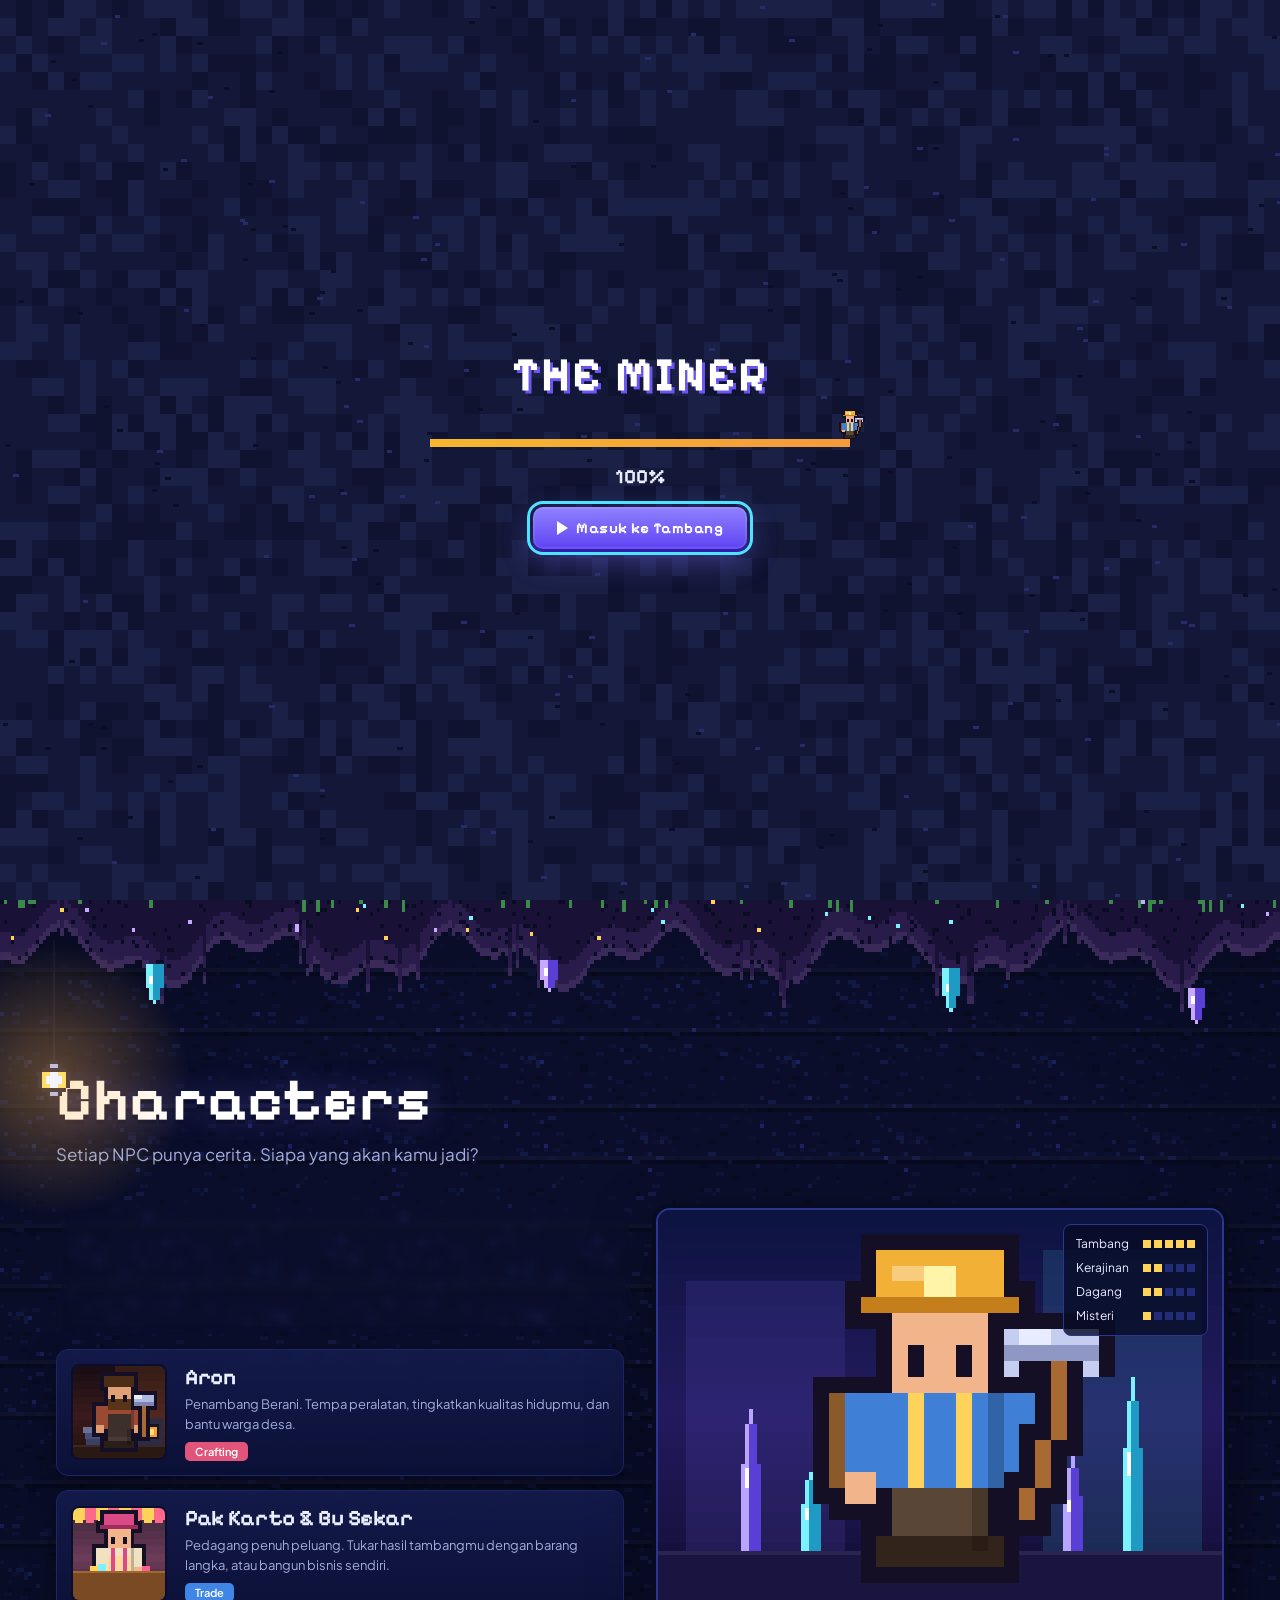
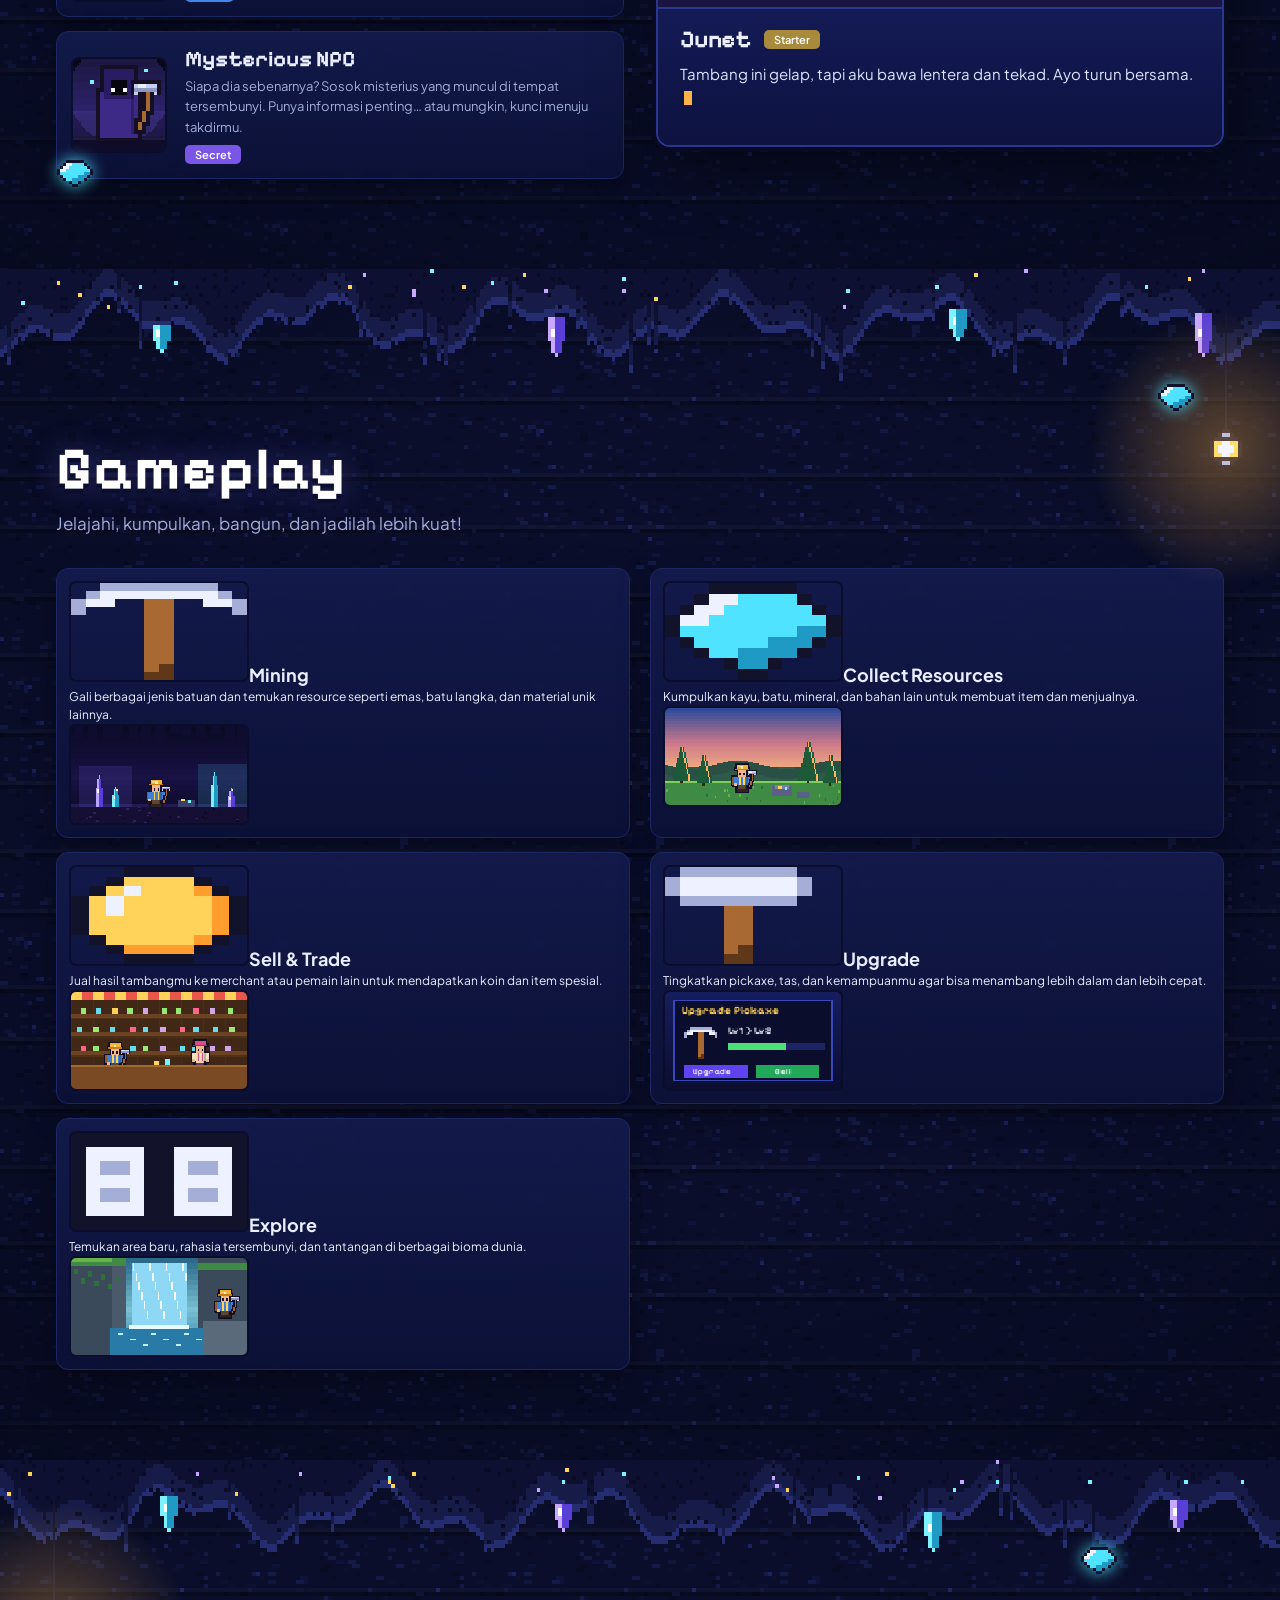
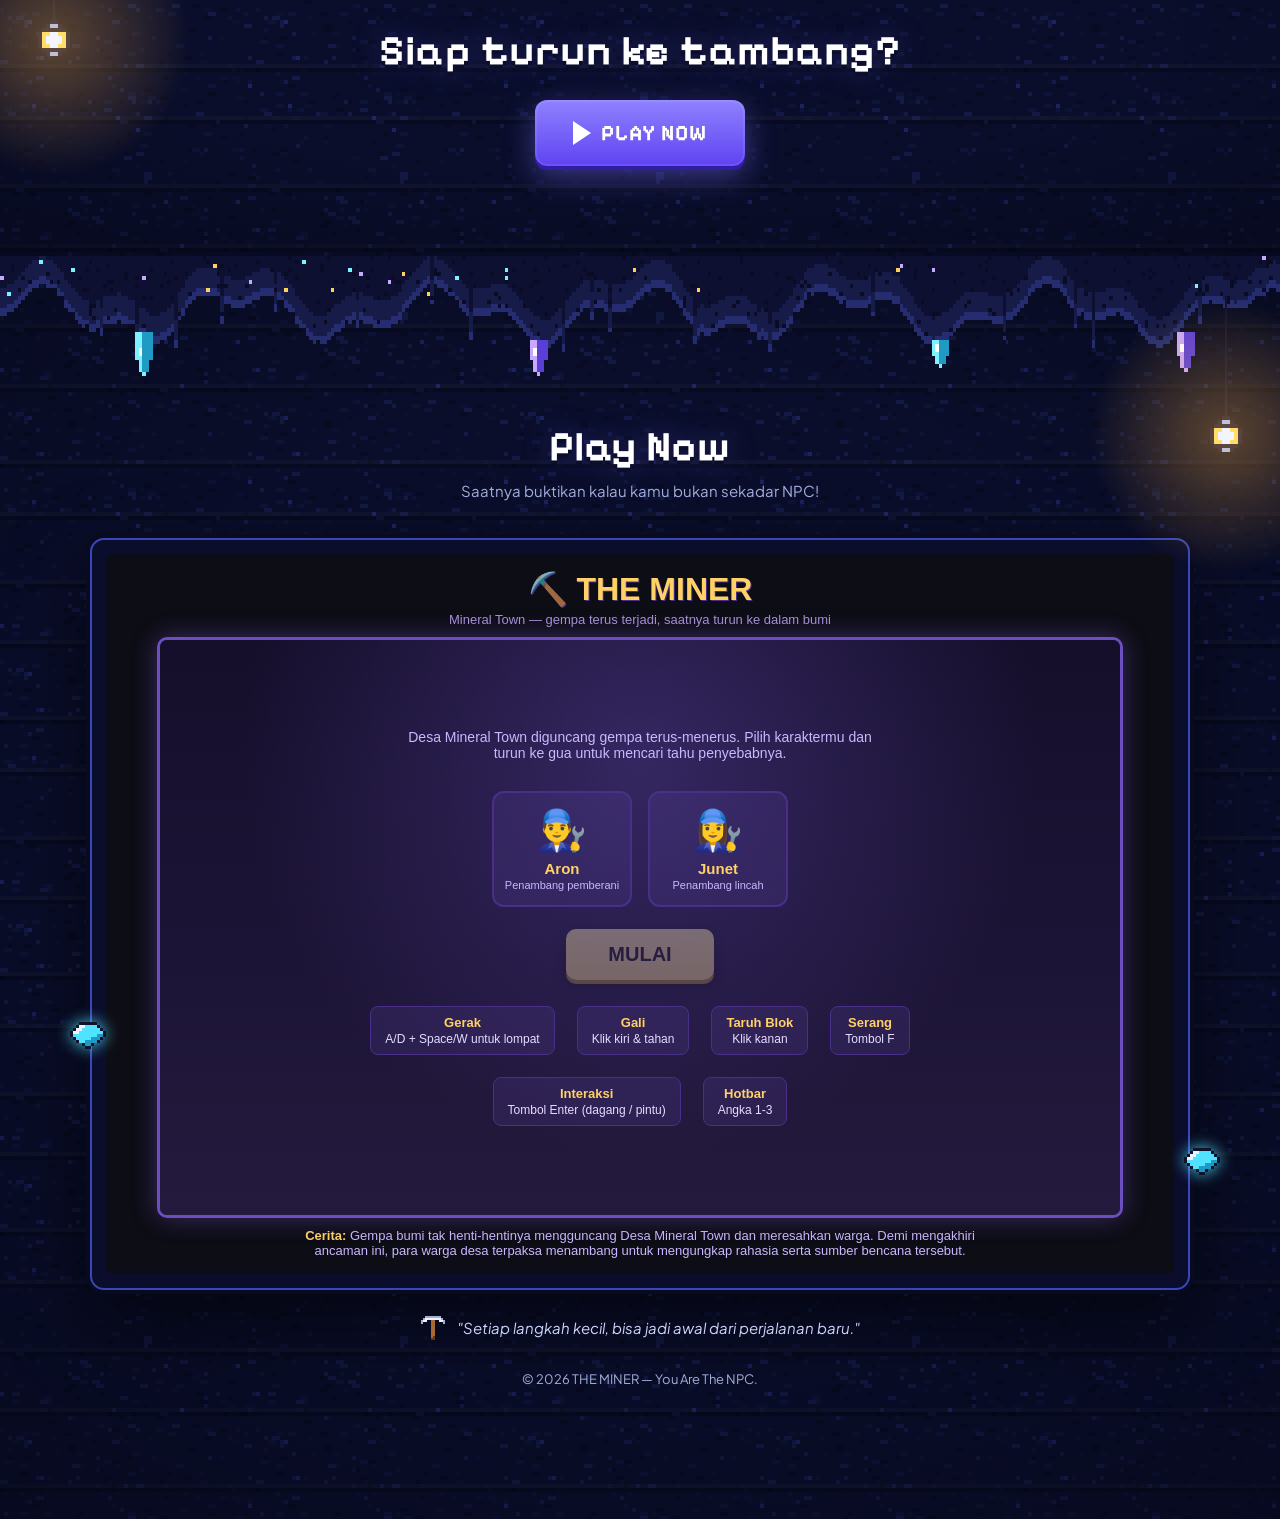
==== commit f5280890: "Update index.html" ====
--- a/index.html
+++ b/index.html
@@ -63,63 +63,43 @@
 
 /* ---------- navigasi ---------- */
 nav.top{position:fixed;top:0;left:0;right:0;height:76px;z-index:60;display:flex;align-items:center;justify-content:space-between;padding:0 56px;transition:background .3s,box-shadow .3s}
-
-.mobile-nav-left{
+nav.top.solid{background:rgba(7,10,32,.88);backdrop-filter:blur(10px);box-shadow:0 2px 0 var(--line-soft)}
+.logo{display:flex;align-items:center;gap:10px;font:700 19px/.92 var(--px);letter-spacing:.5px;text-transform:uppercase;text-shadow:0 2px 0 #0a0d2b}
+.logo .ic{transform:rotate(-25deg)}
+.links{display:flex;gap:6px}
+.links a{position:relative;padding:8px 16px;font-size:14px;font-weight:600;color:#c9d2ff;transition:color .15s}
+.links a:hover,.links a.on{color:#fff}
+.links a.on::after{content:'';position:absolute;left:16px;right:16px;bottom:0;height:4px;background:var(--lantern);box-shadow:0 0 12px var(--lantern)}
+.nav-r{display:flex;align-items:center;gap:12px}
+.nav-r .btn{padding:10px 22px}
+
+.nav-left{
   display:flex;
   align-items:center;
   gap:10px;
 }
-
-.logo{display:flex;align-items:center;gap:10px;font:700 19px/.92 var(--px);letter-spacing:.5px;text-transform:uppercase;text-shadow:0 2px 0 #0a0d2b}
-
-.logo .ic{transform:rotate(-25deg)}
 
 .mobile-menu{
   display:none;
   width:38px;
   height:38px;
+  align-items:center;
+  justify-content:center;
   padding:0;
   border:1px solid var(--line);
   border-radius:8px;
-  background:rgba(10,14,44,.8);
+  background:rgba(10,14,44,.85);
   color:#fff;
   font-size:22px;
+  line-height:1;
   cursor:pointer;
-  align-items:center;
-  justify-content:center;
-}
-.links{display:flex;gap:6px}
-.mobile-menu{
-  display:none;
-  width:42px;
-  height:42px;
-  padding:0;
-  border:1px solid var(--line);
-  border-radius:8px;
-  background:rgba(10,14,44,.8);
-  color:#fff;
-  font-size:24px;
-  cursor:pointer;
-}
-
-.links a{position:relative;padding:8px 16px;font-size:14px;font-weight:600;color:#c9d2ff;transition:color .15s}
-.mobile-menu{
-  display:none;
-  width:42px;
-  height:42px;
-  padding:0;
-  border:1px solid var(--line);
-  border-radius:8px;
-  background:rgba(10,14,44,.8);
-  color:#fff;
-  font-size:24px;
-  cursor:pointer;
-}
-
-.links a:hover,.links a.on{color:#fff}
-.links a.on::after{content:'';position:absolute;left:16px;right:16px;bottom:0;height:4px;background:var(--lantern);box-shadow:0 0 12px var(--lantern)}
-.nav-r{display:flex;align-items:center;gap:12px}
-.nav-r .btn{padding:10px 22px}
+}
+
+.mobile-menu:hover{
+  border-color:var(--crystal);
+  background:rgba(20,28,78,.95);
+}
+
 .gemchip{display:flex;align-items:center;gap:6px;font:700 15px var(--px);padding:6px 12px;border-radius:8px;background:rgba(10,14,44,.8);border:1px solid var(--line)}
 .gemchip.full{border-color:var(--crystal);box-shadow:0 0 18px rgba(79,227,255,.55)}
 .ghost-sm{font:600 12px var(--sans);padding:9px 12px;border-radius:8px;border:1px solid var(--line);background:rgba(10,14,44,.6)}
@@ -279,25 +259,17 @@
 }
 
 .gcard{
-display:grid;
-grid-template-columns:1fr 180px;
-gap:14px;
-align-items:center;
-padding:11px 12px 11px 16px;
-transition:border-color .15s,box-shadow .15s
+  grid-template-columns:1fr;
+  gap:10px;
+  padding:12px;
 }
 
 .gcard h3{
-display:flex;
-align-items:center;
-gap:8px;
-font:700 20px var(--px)
+  font-size:18px;
 }
 
 .gcard p{
-margin-top:6px;
-font-size:12.5px;
-line-height:1.45;color:var(--muted)
+  font-size:12px;
 }
 
 .gcard canvas{
@@ -385,28 +357,296 @@
 #gFailTxt{max-width:460px;margin-bottom:16px;font-size:14px;line-height:1.6;color:#f5c9c9}
 
 
-/* ---------- responsif dasar ---------- */ 
-@media (max-width:1180px){ 
-  .links,.gauge{display:none}
+/* ---------- responsif dasar ---------- */
+
+/* ---------- responsif dasar ---------- */
+
+@media (max-width:1180px){
+
+  /* ================= NAVBAR ================= */
+
+  nav.top{
+    height:64px;
+    padding:0 16px;
+  }
+
+  .nav-left{
+    display:flex;
+    align-items:center;
+    gap:8px;
+  }
 
   .mobile-menu{
     display:flex;
-  }
-   
-  nav.top{padding:0 20px} 
-  .char-grid,.gp-grid,.news-grid{grid-template-columns:1fr} 
-  .hero-bottom{flex-direction:column;align-items:flex-start;gap:16px} 
-  h1.title{font-size:72px} 
-  #heroMiner{display:none} 
-  .game,#game{width:100%;height:auto} 
-  .game{box-sizing:border-box} 
-  .cue{display:none} 
-}
-
-@media (prefers-reduced-motion:reduce){ 
-  *,*::before,*::after{animation:none!important;transition:none!important} 
-}
-
+    width:36px;
+    height:36px;
+    align-items:center;
+    justify-content:center;
+    padding:0;
+    border:1px solid var(--line);
+    border-radius:8px;
+    background:rgba(10,14,44,.85);
+    color:#fff;
+    font-size:20px;
+    line-height:1;
+    cursor:pointer;
+    flex:none;
+  }
+
+  .logo{
+    font-size:16px;
+    gap:7px;
+  }
+
+  /* menu desktop disembunyikan di HP/tablet */
+  .links{
+    display:none;
+  }
+
+  /* menu hamburger */
+  .links.open{
+    display:flex;
+    position:absolute;
+    top:64px;
+    left:12px;
+    right:12px;
+
+    flex-direction:column;
+    gap:4px;
+    padding:10px;
+
+    background:rgba(7,10,32,.97);
+    border:1px solid var(--line);
+    border-radius:10px;
+    box-shadow:0 12px 30px rgba(0,0,0,.5);
+
+    z-index:100;
+  }
+
+  .links.open a{
+    display:block;
+    width:100%;
+    padding:13px 14px;
+    border-radius:6px;
+  }
+
+  .links.open a:hover{
+    background:rgba(124,108,255,.18);
+  }
+
+  /* bagian kanan navbar */
+  .nav-r{
+    gap:6px;
+  }
+
+  .nav-r .gemchip{
+    display:none;
+  }
+
+  .nav-r .btn{
+    padding:8px 12px;
+    font-size:11px;
+    white-space:nowrap;
+  }
+
+
+  /* ================= CONTENT ================= */
+
+  .wrap{
+    width:100%;
+    max-width:1216px;
+    padding-left:24px;
+    padding-right:24px;
+  }
+
+
+  /* CHARACTER tetap 2 kolom */
+  .char-grid{
+    grid-template-columns:1fr 1fr;
+    gap:20px;
+  }
+
+
+  /* GAMEPLAY tetap 2 kolom */
+  .gp-grid{
+    grid-template-columns:1fr 1fr;
+    gap:14px;
+  }
+
+
+  /* HERO tetap mempertahankan bentuk */
+  .hero-bottom{
+    flex-direction:row;
+    align-items:flex-end;
+  }
+
+  h1.title{
+    font-size:72px;
+  }
+
+
+  /* miner tetap tampil */
+  #heroMiner{
+    display:block;
+  }
+
+
+  /* gauge disembunyikan agar tidak menutupi layar HP */
+  .gauge{
+    display:none;
+  }
+
+
+  /* ================= PLAY NOW ================= */
+
+  .real-game{
+    width:100%;
+    max-width:1100px;
+    box-sizing:border-box;
+  }
+
+  .game-frame{
+    width:100%;
+    height:720px;
+  }
+
+  .cue{
+    display:none;
+  }
+}
+
+
+/* ================= HP ================= */
+
+@media (max-width:600px){
+
+  nav.top{
+    height:60px;
+    padding:0 10px;
+  }
+
+  .mobile-menu{
+    width:34px;
+    height:34px;
+    font-size:19px;
+  }
+
+  .logo{
+    font-size:13px;
+    gap:5px;
+  }
+
+  .nav-r{
+    gap:4px;
+  }
+
+  .nav-r .btn{
+    padding:7px 9px;
+    font-size:10px;
+  }
+
+
+h1.title{
+  font-size:64px;
+}
+
+.tagline{
+  font-size:19px;
+}
+
+.lead{
+  font-size:15px;
+  max-width:390px;
+}
+
+
+  /* tetap 2 kolom */
+  .char-grid{
+    grid-template-columns:1fr 1fr;
+    gap:10px;
+  }
+
+  .gp-grid{
+    grid-template-columns:1fr 1fr;
+    gap:10px;
+  }
+
+
+  /* kartu character tidak terlalu besar */
+  .ccard{
+  gap:10px;
+  padding:12px;
+}
+
+.ccard canvas{
+  width:76px;
+  height:76px;
+}
+
+.ccard h3{
+  font-size:18px;
+}
+
+.ccard p{
+  font-size:12px;
+}
+
+
+  /* gameplay card */
+  .gcard{
+    grid-template-columns:1fr;
+    gap:8px;
+    padding:10px;
+  }
+
+  .gcard canvas{
+    width:100%;
+    height:auto;
+  }
+
+
+  /* PLAY NOW */
+  .real-game{
+    width:100%;
+    max-width:100%;
+    padding:8px;
+    margin-top:25px;
+  }
+
+  .game-frame{
+    width:100%;
+    height:500px;
+  }
+
+
+  /* judul section */
+  #final h2.sec,
+  #playnow h2.sec{
+    font-size:32px;
+  }
+
+  #final .sub,
+  #playnow .sub{
+    font-size:13px;
+  }
+
+
+  /* tombol */
+  .btn.big{
+    padding:15px 25px;
+    font-size:18px;
+  }
+}
+
+
+/* ---------- reduced motion ---------- */
+
+@media (prefers-reduced-motion:reduce){
+  *,*::before,*::after{
+    animation:none!important;
+    transition:none!important;
+  }
+}
 /* GAME THE MINER DI PLAY NOW */
 .real-game {
   width: 100%;
@@ -521,16 +761,14 @@
 <!-- ============ NAVIGASI ============ -->
 <nav class="top" id="nav" aria-label="Navigasi utama">
 
-  <div class="mobile-nav-left">
+  <div class="nav-left">
+    <button class="mobile-menu" id="mobileMenu" type="button"
+      aria-label="Buka menu" aria-expanded="false">☰</button>
 
     <a class="logo" href="#home" data-go="home" aria-label="THE MINER, ke atas">
       <i class="ic" data-icon="pick" data-s="3"></i>
       <span>THE<br>MINER</span>
     </a>
-
-    <button class="mobile-menu" id="mobileMenu" type="button"
-      aria-label="Buka menu" aria-expanded="false">☰</button>
-
   </div>
 
   <div class="links" id="links">
@@ -541,9 +779,16 @@
   </div>
 
   <div class="nav-r">
-    <div class="gemchip" id="gemChip" title="Kristal tersembunyi yang sudah kamu temukan"><i class="ic" data-icon="gem" data-s="2"></i><span><b id="gemN">0</b>/6</span></div> 
-    <button class="btn" type="button" data-play><span class="tri"></span>Play Now</button>
+    <div class="gemchip" id="gemChip" title="Kristal tersembunyi yang sudah kamu temukan">
+      <i class="ic" data-icon="gem" data-s="2"></i>
+      <span><b id="gemN">0</b>/6</span>
+    </div>
+
+    <button class="btn" type="button" data-play>
+      <span class="tri"></span>Play Now
+    </button>
   </div>
+
 </nav>
 
 <aside class="gauge" id="gauge" aria-label="Peta kedalaman tambang" hidden>
@@ -688,12 +933,17 @@
    ===================================================== */
 const $=(s,r)=>(r||document).querySelector(s);
 const $$=(s,r)=>Array.from((r||document).querySelectorAll(s));
+
 const mobileMenu=$('#mobileMenu');
 const links=$('#links');
 
 mobileMenu?.addEventListener('click',()=>{
   const open=links.classList.toggle('open');
-  mobileMenu.setAttribute('aria-expanded',String(open));
+
+  mobileMenu.setAttribute(
+    'aria-expanded',
+    String(open)
+  );
 });
 
 links?.addEventListener('click',e=>{
@@ -1058,10 +1308,8 @@
    SCROLL: kedalaman, cahaya lentera, balok, gauge
    ===================================================== */
 const nav=$('#nav'),gauge=$('#gauge'),rail=$('#rail'),mark=$('#mark'),depthNum=$('#depthNum'),scene=$('#scene');
-
 let secs=[],nodes=[],maxScroll=1,activeIdx=-1,entered=false,ticking=false;
 function layout(){
-
   secs=$$('main>section').map(el=>({el:el,id:el.id,depth:+el.dataset.depth,zone:el.dataset.zone,top:el.offsetTop}));
   maxScroll=Math.max(1,root.scrollHeight-innerHeight);
   if(!nodes.length){secs.forEach(s=>{const b=document.createElement('button');b.type='button';b.className='node';b.setAttribute('aria-label',s.zone+', kedalaman '+s.depth+' meter');b.dataset.tip=s.zone+', −'+s.depth+' m';b.addEventListener('click',()=>goTo(s.id));rail.appendChild(b);nodes.push(b)})}
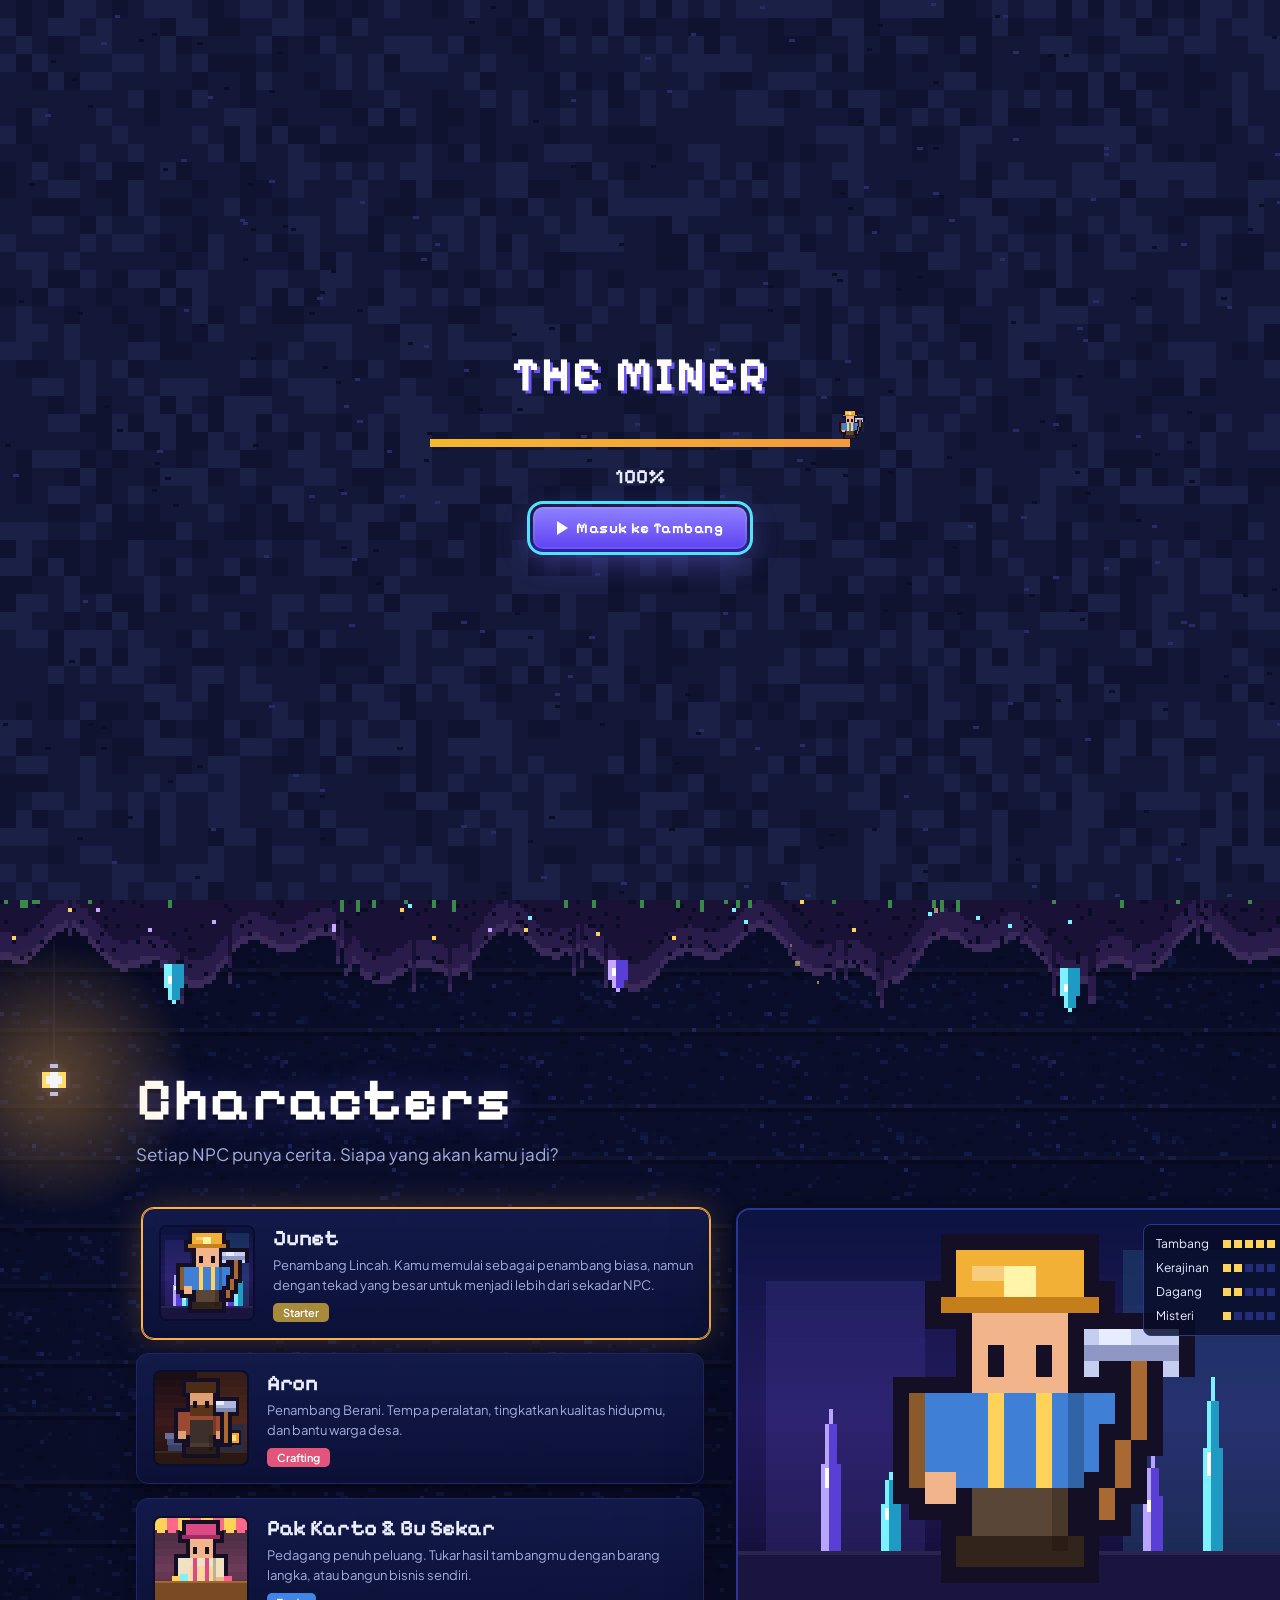
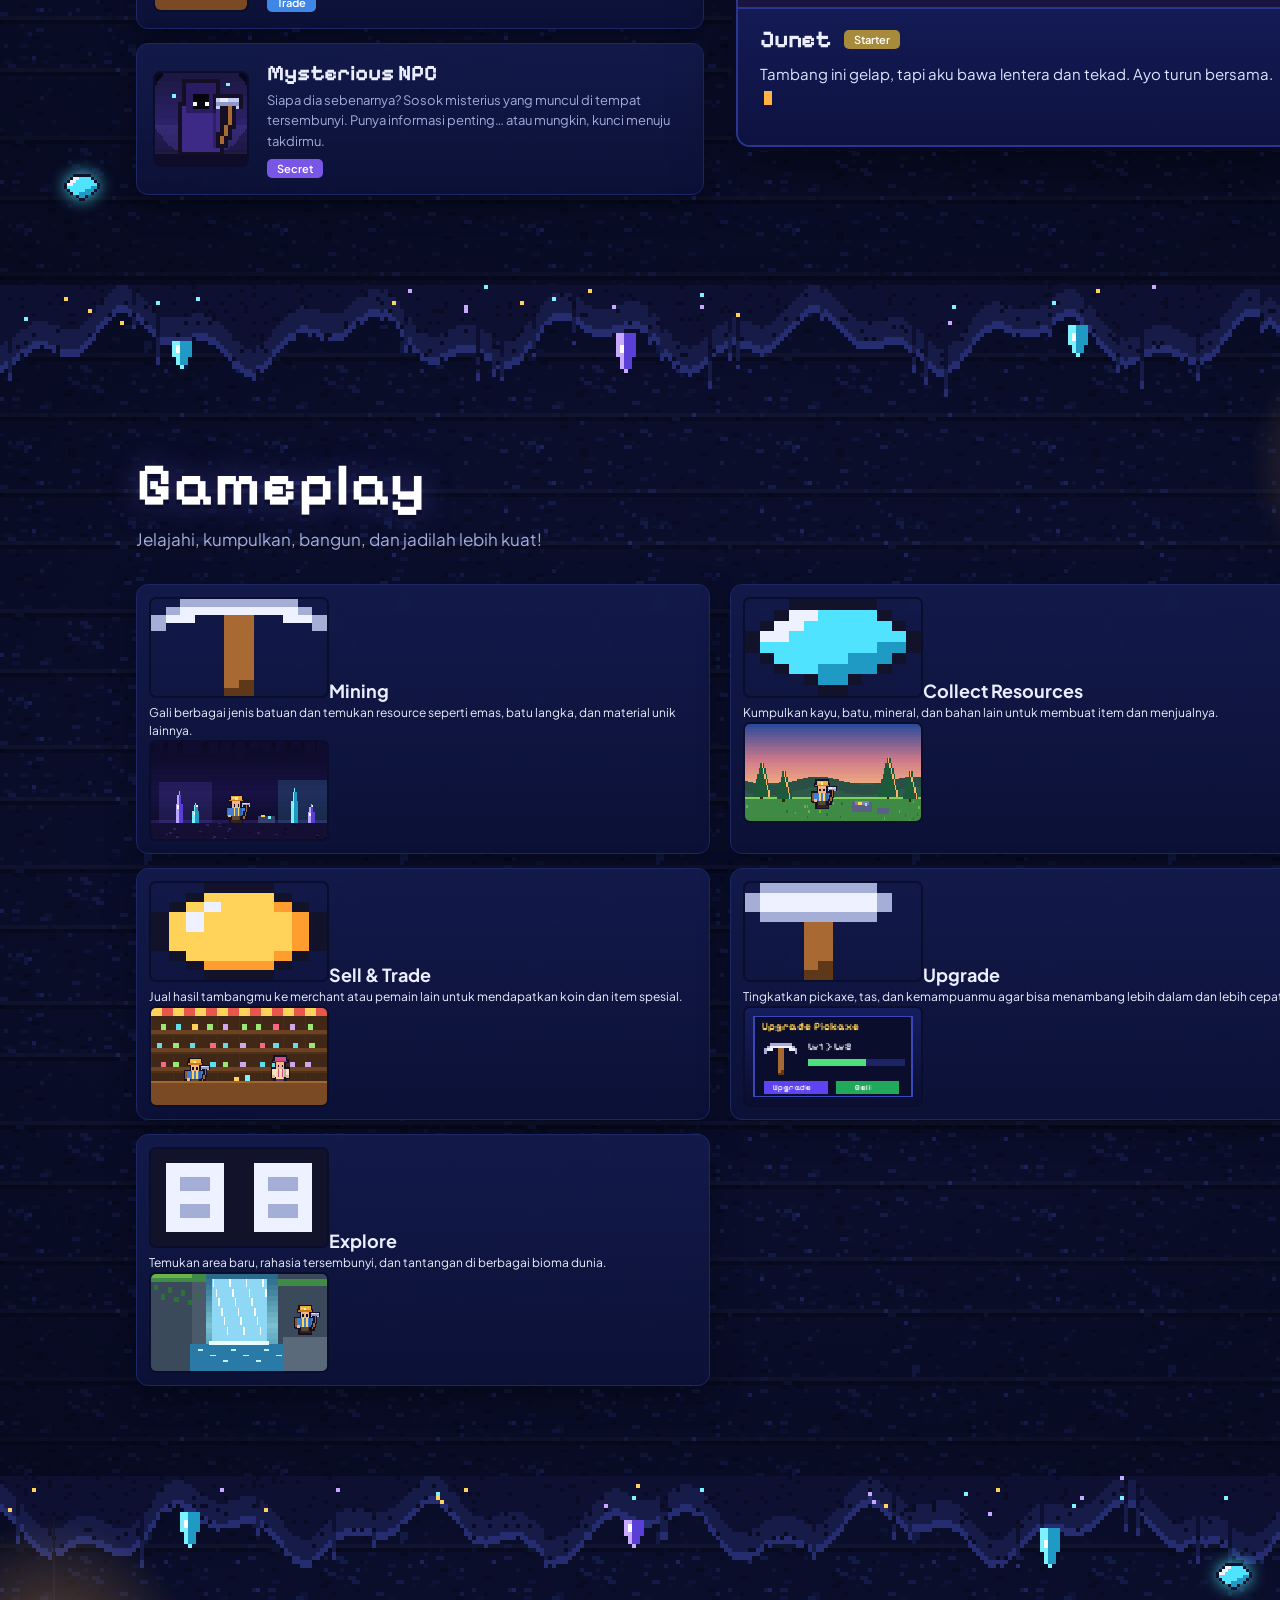
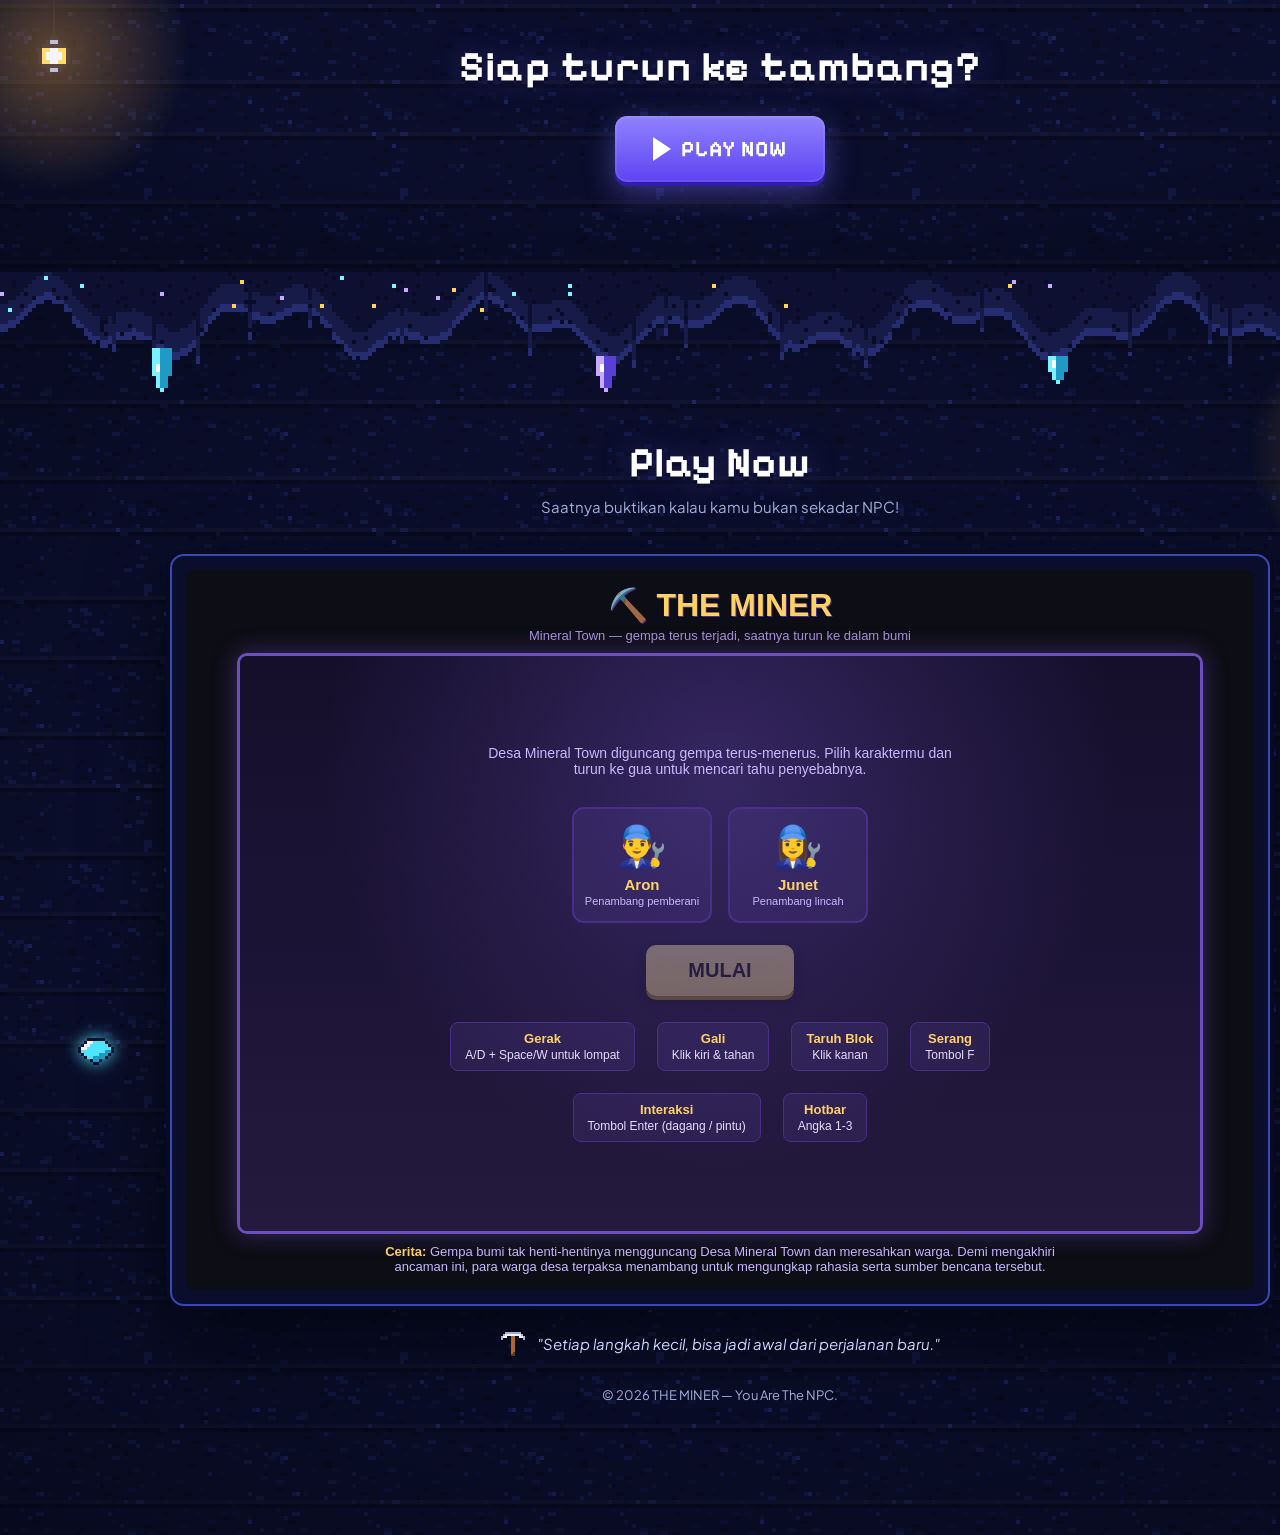
==== commit 32e52d0f: "Update index.html" ====
--- a/index.html
+++ b/index.html
@@ -357,287 +357,208 @@
 #gFailTxt{max-width:460px;margin-bottom:16px;font-size:14px;line-height:1.6;color:#f5c9c9}
 
 
-/* ---------- responsif dasar ---------- */
-
-/* ---------- responsif dasar ---------- */
-
-@media (max-width:1180px){
-
-  /* ================= NAVBAR ================= */
+/* =====================================================
+   FIXED DESKTOP LAYOUT
+   Semua device memakai komposisi desktop yang sama.
+   HP / tablet hanya mengecilkan seluruh layout secara
+   proporsional, TANPA mengubah isi atau susunan section.
+   ===================================================== */
+
+/* Desktop tetap normal */
+@media (min-width:1440px){
+  body{
+    width:100%;
+    zoom:1;
+  }
+}
+
+/* Laptop kecil / tablet / HP */
+@media (max-width:1439px){
+
+  html{
+    overflow-x:hidden;
+  }
+
+  body{
+    width:1440px;
+    min-width:1440px;
+
+    /*
+      1440px = ukuran desain utama.
+      Layar kecil hanya melakukan scaling.
+    */
+    zoom:calc(100vw / 1440);
+  }
+
+  /*
+    Jangan ubah grid, card, font, padding,
+    atau isi section apa pun.
+  */
 
   nav.top{
-    height:64px;
-    padding:0 16px;
-  }
-
-  .nav-left{
-    display:flex;
-    align-items:center;
-    gap:8px;
-  }
-
-  .mobile-menu{
-    display:flex;
-    width:36px;
-    height:36px;
-    align-items:center;
-    justify-content:center;
-    padding:0;
-    border:1px solid var(--line);
-    border-radius:8px;
-    background:rgba(10,14,44,.85);
-    color:#fff;
-    font-size:20px;
-    line-height:1;
-    cursor:pointer;
-    flex:none;
-  }
-
-  .logo{
-    font-size:16px;
-    gap:7px;
-  }
-
-  /* menu desktop disembunyikan di HP/tablet */
-  .links{
-    display:none;
-  }
-
-  /* menu hamburger */
-  .links.open{
-    display:flex;
-    position:absolute;
-    top:64px;
-    left:12px;
-    right:12px;
-
-    flex-direction:column;
-    gap:4px;
-    padding:10px;
-
-    background:rgba(7,10,32,.97);
-    border:1px solid var(--line);
-    border-radius:10px;
-    box-shadow:0 12px 30px rgba(0,0,0,.5);
-
-    z-index:100;
-  }
-
-  .links.open a{
-    display:block;
-    width:100%;
-    padding:13px 14px;
-    border-radius:6px;
-  }
-
-  .links.open a:hover{
-    background:rgba(124,108,255,.18);
-  }
-
-  /* bagian kanan navbar */
-  .nav-r{
-    gap:6px;
-  }
-
-  .nav-r .gemchip{
-    display:none;
-  }
-
-  .nav-r .btn{
-    padding:8px 12px;
-    font-size:11px;
-    white-space:nowrap;
-  }
-
-
-  /* ================= CONTENT ================= */
+    width:1440px;
+    right:auto;
+  }
+
+  /*
+    Background tetap mengikuti lebar desain 1440px.
+  */
+  main{
+    width:1440px;
+  }
+
+  section{
+    width:1440px;
+  }
 
   .wrap{
-    width:100%;
+    width:1216px;
     max-width:1216px;
-    padding-left:24px;
-    padding-right:24px;
-  }
-
-
-  /* CHARACTER tetap 2 kolom */
+    margin-left:auto;
+    margin-right:auto;
+  }
+
+  /*
+    Hilangkan perubahan responsive pada elemen
+    Gameplay / Character / Home.
+  */
   .char-grid{
     grid-template-columns:1fr 1fr;
-    gap:20px;
-  }
-
-
-  /* GAMEPLAY tetap 2 kolom */
+    gap:32px;
+  }
+
   .gp-grid{
     grid-template-columns:1fr 1fr;
-    gap:14px;
-  }
-
-
-  /* HERO tetap mempertahankan bentuk */
+    gap:14px 20px;
+  }
+
+  .gcard{
+    grid-template-columns:1fr;
+    gap:10px;
+    padding:12px;
+  }
+
+  .gcard canvas{
+    width:180px;
+    height:101px;
+  }
+
+  .ccard{
+    display:flex;
+    gap:18px;
+    padding:16px;
+  }
+
+  .ccard canvas{
+    width:96px;
+    height:96px;
+  }
+
+  .ccard h3{
+    font-size:22px;
+  }
+
+  .ccard p{
+    font-size:13px;
+  }
+
+  /*
+    HOME TETAP UKURAN DESKTOP
+  */
+  h1.title{
+    font-size:104px;
+  }
+
+  .tagline{
+    font-size:22px;
+  }
+
+  .lead{
+    max-width:470px;
+    font-size:16px;
+  }
+
+  #heroMiner{
+    display:block;
+  }
+
+  /*
+    Tombol / navbar juga tetap bentuk desktop.
+    Tidak diganti hamburger.
+  */
+  .mobile-menu{
+    display:none;
+  }
+
+  .links{
+    display:flex;
+  }
+
+  .nav-r .gemchip{
+    display:flex;
+  }
+
+  .nav-r .btn{
+    padding:10px 22px;
+    font-size:15px;
+  }
+
+  /*
+    GAME ASLI TETAP UKURAN DESKTOP.
+    TIDAK MENGUBAH ISI GAMEPLAY.
+  */
+  .real-game{
+    width:100%;
+    max-width:1100px;
+  }
+
+  .game-frame{
+    width:100%;
+    height:720px;
+  }
+
+  /*
+    Gauge tetap berada di posisi desktop.
+  */
+  .gauge{
+    display:flex;
+  }
+
+  /*
+    Home tiles tetap 4 item dalam satu baris.
+  */
   .hero-bottom{
     flex-direction:row;
     align-items:flex-end;
   }
 
-  h1.title{
-    font-size:72px;
-  }
-
-
-  /* miner tetap tampil */
-  #heroMiner{
-    display:block;
-  }
-
-
-  /* gauge disembunyikan agar tidak menutupi layar HP */
-  .gauge{
-    display:none;
-  }
-
-
-  /* ================= PLAY NOW ================= */
-
-  .real-game{
-    width:100%;
-    max-width:1100px;
-    box-sizing:border-box;
-  }
-
-  .game-frame{
-    width:100%;
-    height:720px;
-  }
-
-  .cue{
-    display:none;
-  }
-}
-
-
-/* ================= HP ================= */
-
-@media (max-width:600px){
-
-  nav.top{
-    height:60px;
-    padding:0 10px;
-  }
-
-  .mobile-menu{
-    width:34px;
-    height:34px;
-    font-size:19px;
-  }
-
-  .logo{
-    font-size:13px;
-    gap:5px;
-  }
-
-  .nav-r{
-    gap:4px;
-  }
-
-  .nav-r .btn{
-    padding:7px 9px;
-    font-size:10px;
-  }
-
-
-h1.title{
-  font-size:64px;
-}
-
-.tagline{
-  font-size:19px;
-}
-
-.lead{
-  font-size:15px;
-  max-width:390px;
-}
-
-
-  /* tetap 2 kolom */
-  .char-grid{
-    grid-template-columns:1fr 1fr;
-    gap:10px;
-  }
-
-  .gp-grid{
-    grid-template-columns:1fr 1fr;
-    gap:10px;
-  }
-
-
-  /* kartu character tidak terlalu besar */
-  .ccard{
-  gap:10px;
-  padding:12px;
-}
-
-.ccard canvas{
-  width:76px;
-  height:76px;
-}
-
-.ccard h3{
-  font-size:18px;
-}
-
-.ccard p{
-  font-size:12px;
-}
-
-
-  /* gameplay card */
-  .gcard{
-    grid-template-columns:1fr;
-    gap:8px;
-    padding:10px;
-  }
-
-  .gcard canvas{
-    width:100%;
-    height:auto;
-  }
-
-
-  /* PLAY NOW */
-  .real-game{
-    width:100%;
-    max-width:100%;
-    padding:8px;
-    margin-top:25px;
-  }
-
-  .game-frame{
-    width:100%;
-    height:500px;
-  }
-
-
-  /* judul section */
-  #final h2.sec,
-  #playnow h2.sec{
-    font-size:32px;
-  }
-
-  #final .sub,
-  #playnow .sub{
-    font-size:13px;
-  }
-
-
-  /* tombol */
-  .btn.big{
-    padding:15px 25px;
-    font-size:18px;
-  }
-}
-
+  .tiles{
+    display:flex;
+    gap:12px;
+  }
+
+  .tile{
+    width:126px;
+  }
+
+  /*
+    Cahaya mengikuti canvas desktop.
+  */
+  #light{
+    width:1440px;
+    right:auto;
+  }
+
+  #dust{
+    width:1440px;
+    right:auto;
+  }
+
+  .beam.r{
+    left:1410px;
+    right:auto;
+  }
+}
 
 /* ---------- reduced motion ---------- */
 
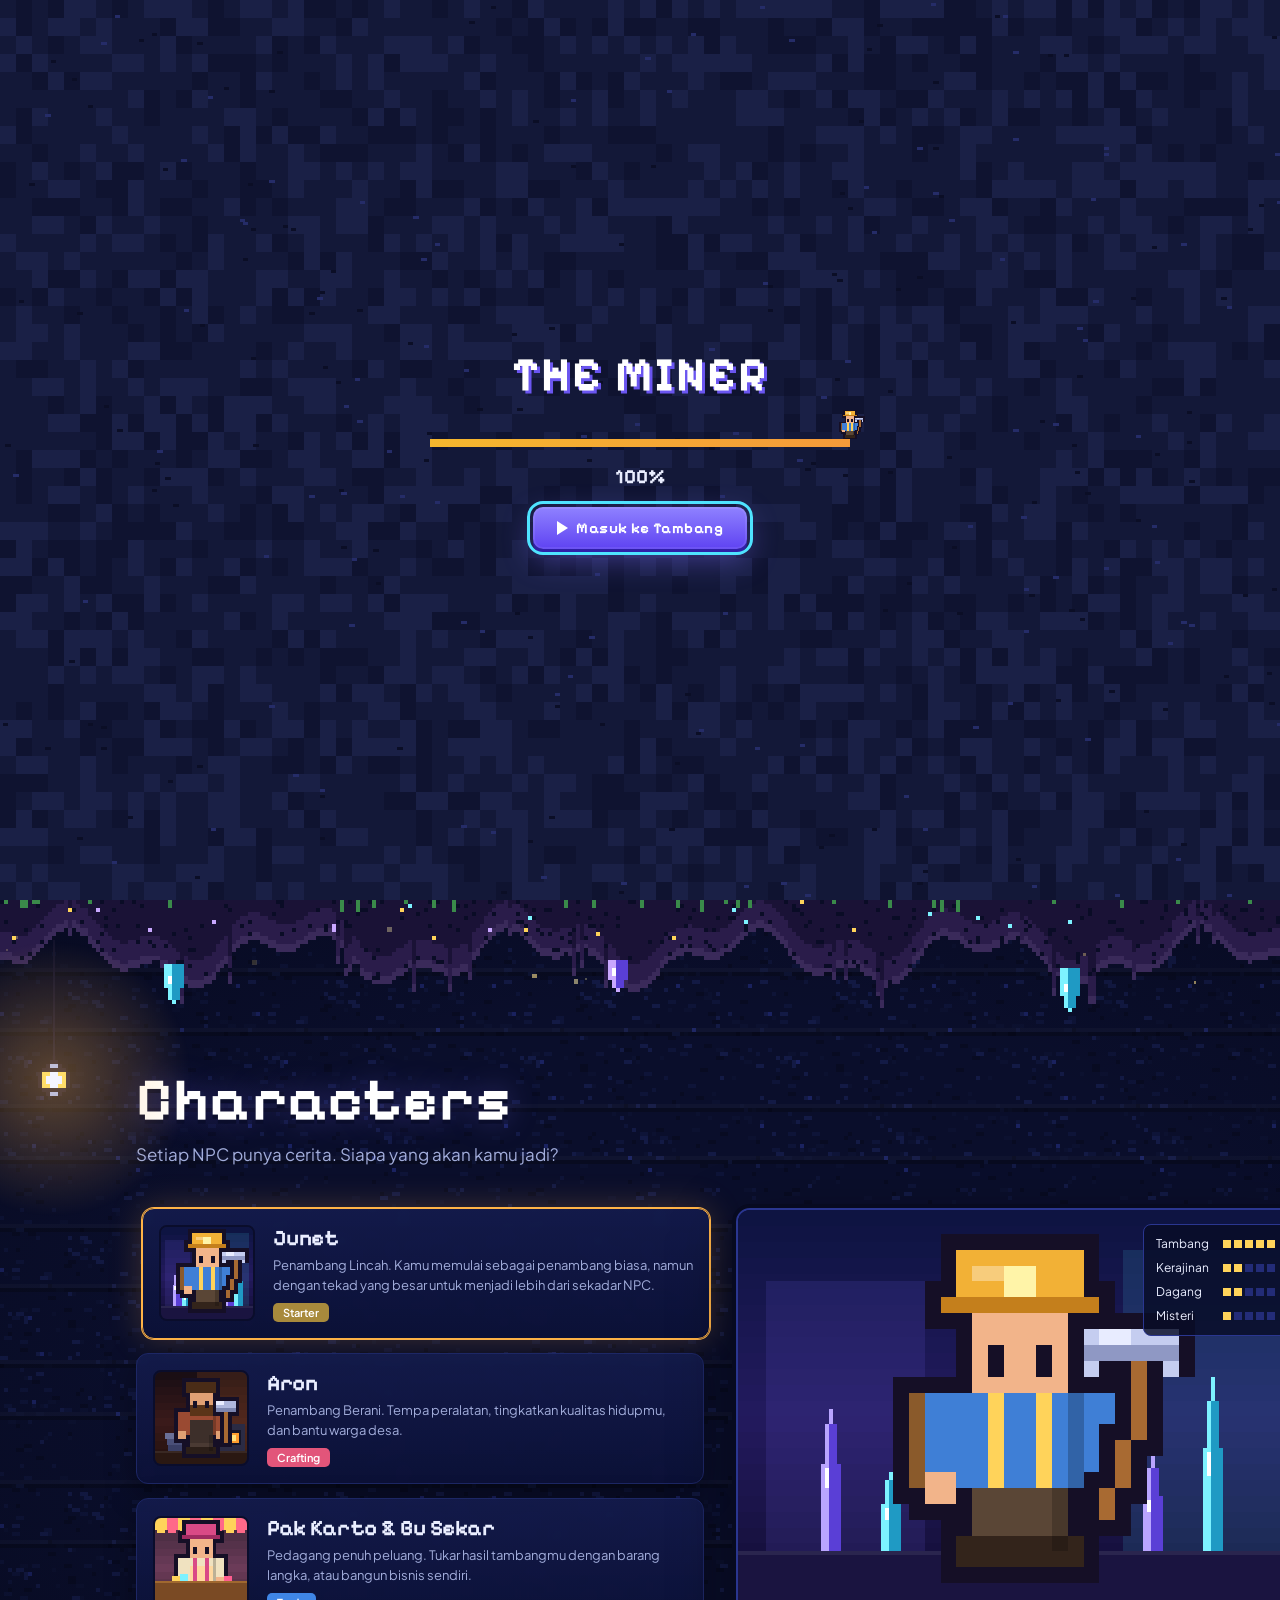
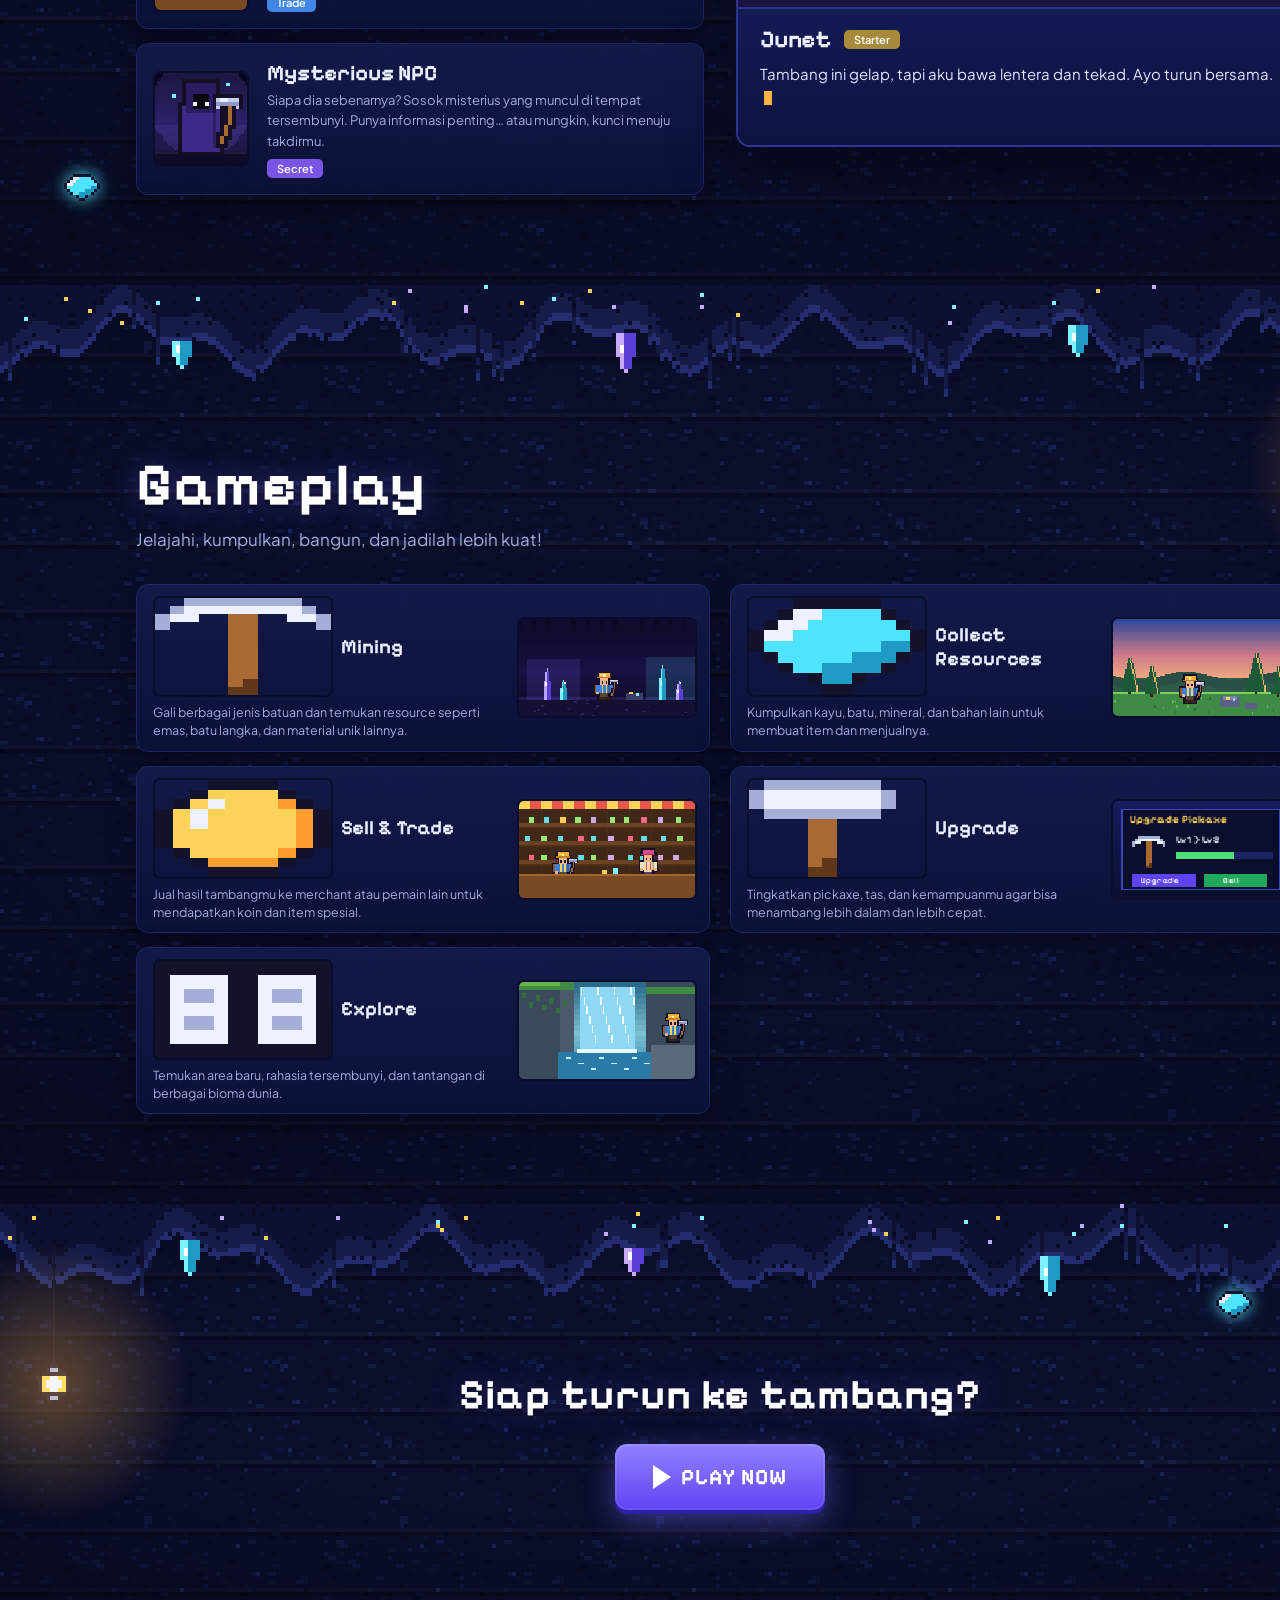
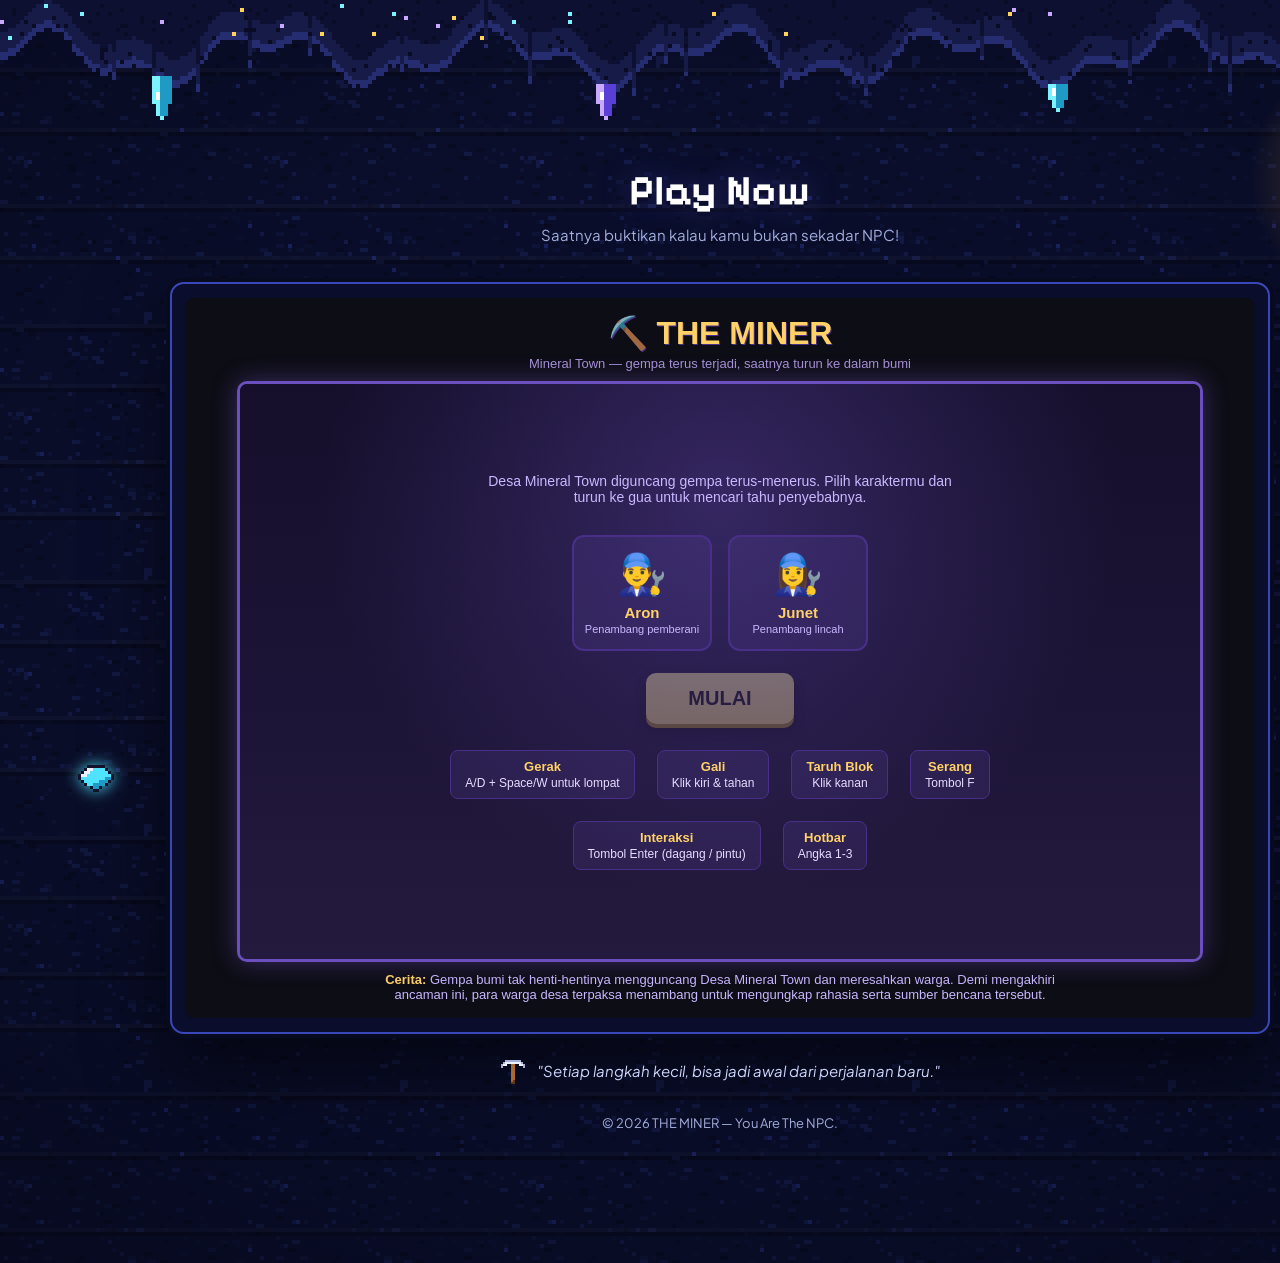
==== commit f4fff86a: "Update index.html" ====
--- a/index.html
+++ b/index.html
@@ -259,17 +259,25 @@
 }
 
 .gcard{
-  grid-template-columns:1fr;
-  gap:10px;
-  padding:12px;
+display:grid;
+grid-template-columns:1fr 180px;
+gap:14px;
+align-items:center;
+padding:11px 12px 11px 16px;
+transition:border-color .15s,box-shadow .15s
 }
 
 .gcard h3{
-  font-size:18px;
+display:flex;
+align-items:center;
+gap:8px;
+font:700 20px var(--px)
 }
 
 .gcard p{
-  font-size:12px;
+margin-top:6px;
+font-size:12.5px;
+line-height:1.45;color:var(--muted)
 }
 
 .gcard canvas{
@@ -432,17 +440,6 @@
     gap:14px 20px;
   }
 
-  .gcard{
-    grid-template-columns:1fr;
-    gap:10px;
-    padding:12px;
-  }
-
-  .gcard canvas{
-    width:180px;
-    height:101px;
-  }
-
   .ccard{
     display:flex;
     gap:18px;
@@ -482,10 +479,7 @@
     display:block;
   }
 
-  /*
-    Tombol / navbar juga tetap bentuk desktop.
-    Tidak diganti hamburger.
-  */
+  /* NAVBAR DESKTOP TETAP */
   .mobile-menu{
     display:none;
   }
@@ -557,6 +551,52 @@
   .beam.r{
     left:1410px;
     right:auto;
+  }
+}
+
+/* ================= NAVBAR HP ================= */
+@media (max-width:600px){
+  nav.top{
+    height:76px;
+    padding:0 56px;
+  }
+
+  .mobile-menu{
+    display:flex !important;
+    flex:0 0 38px;
+    width:38px;
+    height:38px;
+    visibility:visible !important;
+    opacity:1 !important;
+  }
+
+  .links{
+    display:none;
+    position:absolute;
+    top:76px;
+    left:56px;
+    width:300px;
+    padding:12px;
+    flex-direction:column;
+    gap:4px;
+    background:rgba(7,10,32,.97);
+    border:1px solid var(--line);
+    border-radius:10px;
+    box-shadow:0 12px 30px rgba(0,0,0,.45);
+  }
+
+  .links.open{
+    display:flex;
+  }
+
+  .links a{
+    display:block;
+    padding:10px 14px;
+  }
+
+  .links a.on::after{
+    left:14px;
+    right:14px;
   }
 }
 
